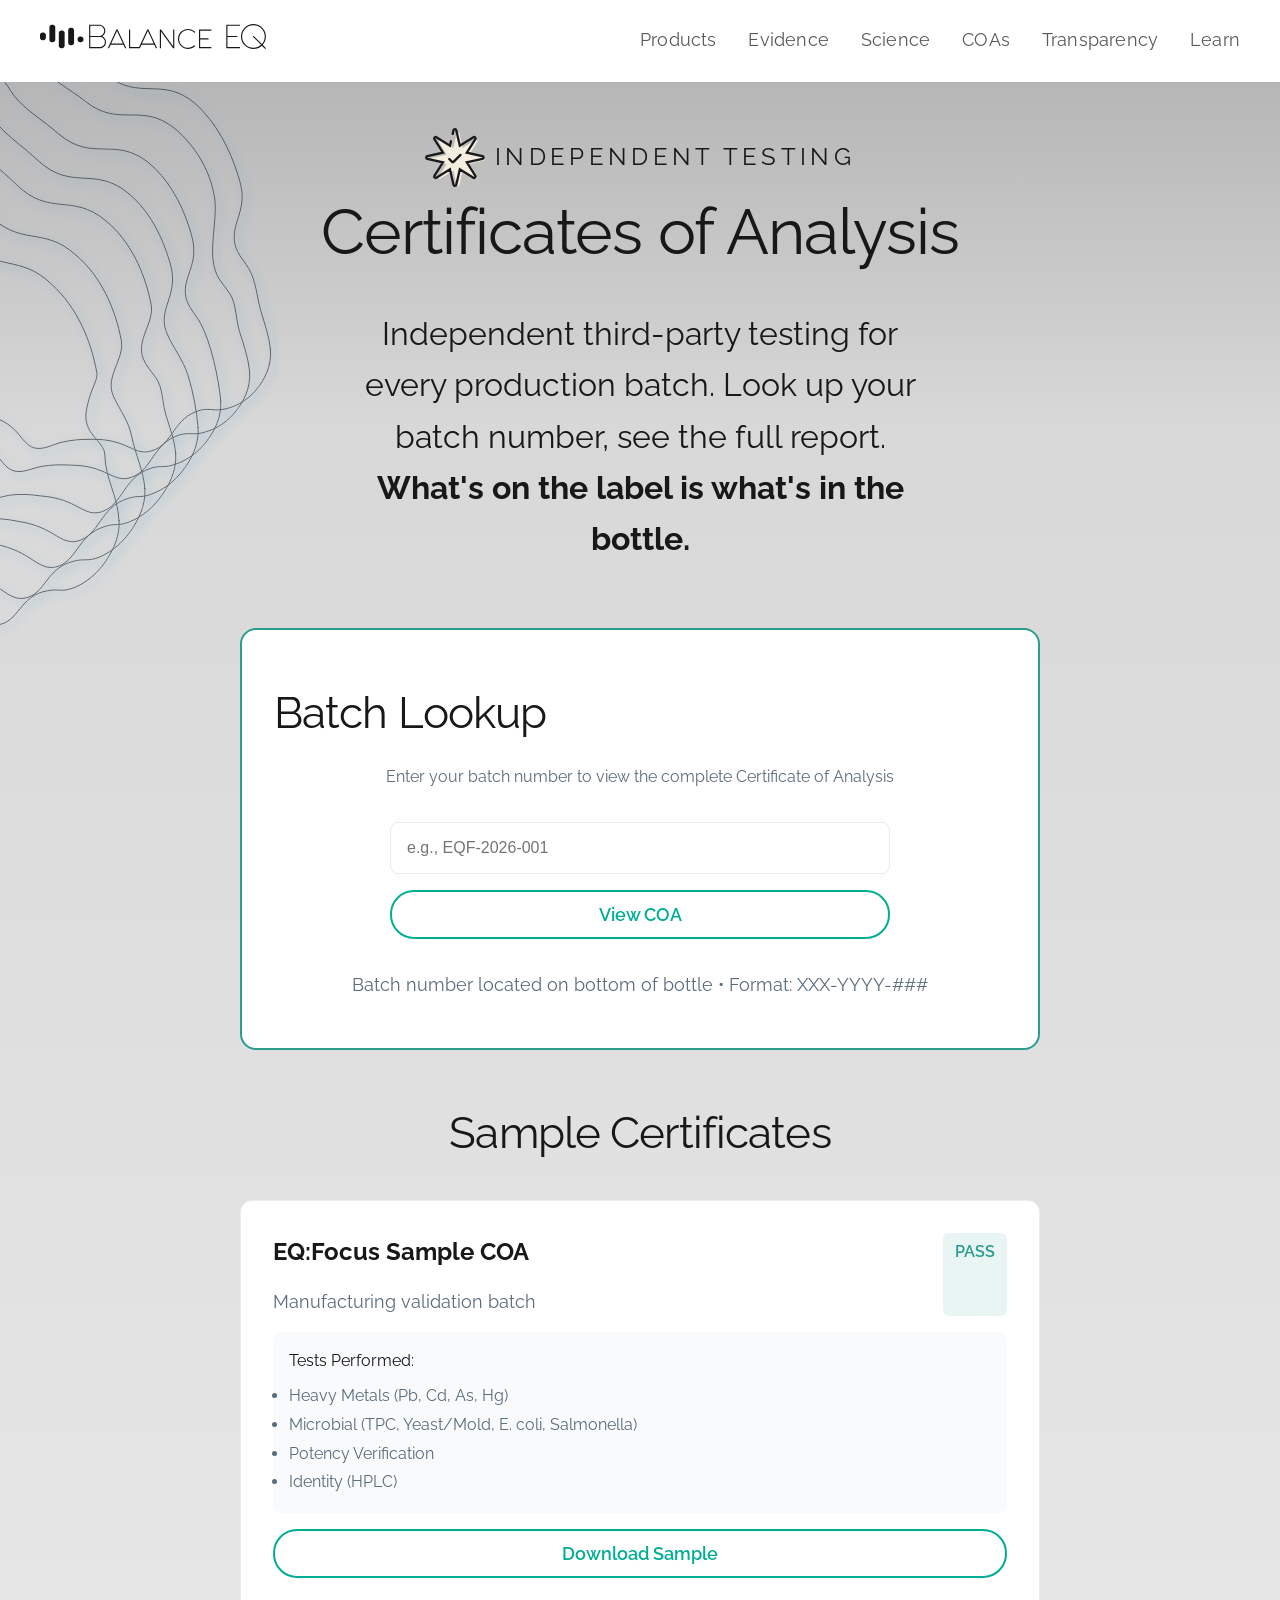
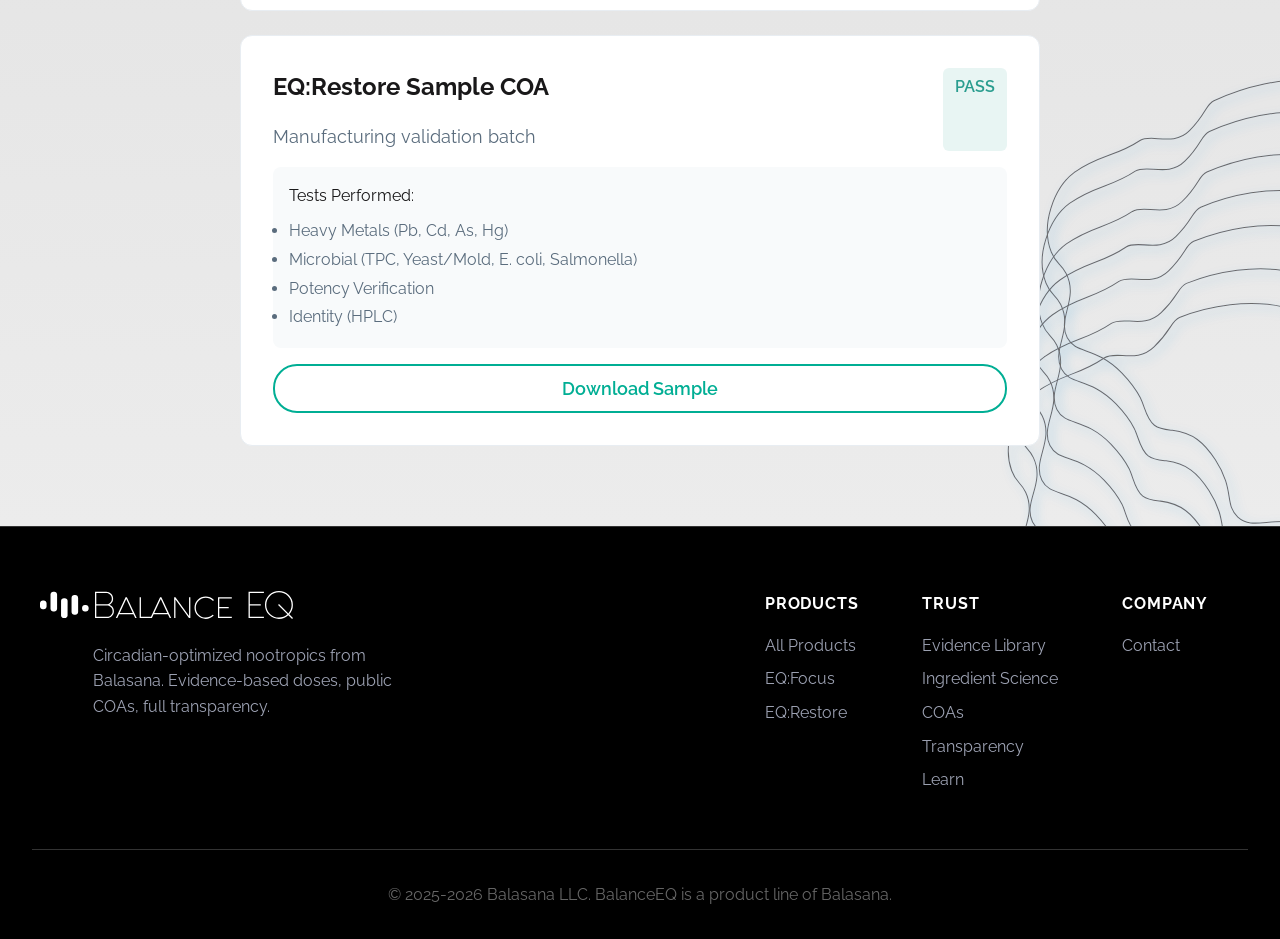
==== coa/index.html @ b7988ed9 "coa seperated to it's own page and slug" ====
<!doctype html>
<html lang="en">
  <head>
    <meta charset="UTF-8" />
    <meta
      name="viewport"
      content="width=device-width, initial-scale=1.0"
    />
    <title>Certificates of Analysis | BalanceEQ</title>
    <meta
      name="description"
      content="Independent third-party testing for every BalanceEQ production batch. Look up your batch number and see the full Certificate of Analysis."
    />

    <link rel="stylesheet" href="../styles.css" />
  </head>
  <body>
    <!-- Navigation -->
    <nav>
      <div class="nav-container">
        <div class="logo">
          <a href="../">
            <img
              src="../assets/EQ-horizontal-light-bg-black.svg"
              alt="BalanceEQ"
            />
          </a>
        </div>
        <div class="mobile-menu-toggle" onclick="toggleMobileMenu()">
          <span></span>
          <span></span>
          <span></span>
        </div>
        <ul class="nav-links" id="navLinks">
          <li>
            <a href="../" onclick="closeMobileMenu()">Products</a>
          </li>
          <li>
            <a href="../#evidence" onclick="closeMobileMenu()">Evidence</a>
          </li>
          <li>
            <a href="../#science" onclick="closeMobileMenu()">Science</a>
          </li>
          <li>
            <a href="./" class="active-link" onclick="closeMobileMenu()">COAs</a>
          </li>
          <li>
            <a href="../#transparency" onclick="closeMobileMenu()">Transparency</a>
          </li>
          <li>
            <a href="../#learn" onclick="closeMobileMenu()">Learn</a>
          </li>
        </ul>
      </div>
    </nav>

    <!-- COAs PAGE -->
    <div class="page active">
      <div class="inner-pages" style="padding-top: 8rem">
        <div class="section-inner">
          <div style="text-align: center; margin-bottom: 4rem">
            <p class="hero-products__eyebrow">
              <img
                src="../assets/cream-offset-checkmark.svg"
                class="hero-products__eyebrow-icon"
                alt="offset lemon yellow checkmark"
              />
              Independent Testing
            </p>
            <h1 class="hero-products__headline">
              Certificates of Analysis
            </h1>
            <p
              class="hero-products__subhead"
              style="margin-left: auto; margin-right: auto"
            >
              Independent third-party testing for every production batch.
              Look up your batch number, see the full report.
              <strong>What's on the label is what's in the bottle.</strong>
            </p>
          </div>

          <div style="max-width: 800px; margin: 0 auto">
            <!-- Batch Lookup -->
            <div
              style="
                background: white;
                border: 2px solid #2a9d8f;
                border-radius: 16px;
                padding: 3rem 2rem;
                margin-bottom: 3rem;
              "
            >
              <h2 style="margin-bottom: 1rem">Batch Lookup</h2>
              <p
                style="
                  text-align: center;
                  color: #5a6c7d;
                  margin-bottom: 2rem;
                "
              >
                Enter your batch number to view the complete Certificate of
                Analysis
              </p>

              <div
                style="
                  display: flex;
                  flex-direction: column;
                  gap: 1rem;
                  max-width: 500px;
                  margin: 0 auto;
                "
              >
                <input
                  type="text"
                  placeholder="e.g., EQF-2026-001"
                  style="
                    padding: 1rem;
                    border-radius: 8px;
                    border: 1px solid #e8edf2;
                    font-size: 1rem;
                  "
                />
                <button
                  class="btn-secondary"
                  style="width: 100%"
                  onclick="
                    alert(
                      'COA lookup launches with first batch (July 2026)',
                    )
                  "
                >
                  View COA
                </button>
              </div>

              <p
                style="
                  text-align: center;
                  margin-top: 2rem;
                  color: #5a6c7d;
                  font-size: 1.125rem;
                "
              >
                Batch number located on bottom of bottle • Format:
                XXX-YYYY-###
              </p>
            </div>

            <!-- Sample COAs -->
            <h2 style="text-align: center; margin-bottom: 2rem">
              Sample Certificates
            </h2>

            <div style="display: grid; gap: 1.5rem">
              <div
                style="
                  background: white;
                  border: 1px solid #e8edf2;
                  border-radius: 12px;
                  padding: 2rem;
                "
              >
                <div
                  style="
                    display: flex;
                    justify-content: space-between;
                    margin-bottom: 1rem;
                  "
                >
                  <div>
                    <h3>EQ:Focus Sample COA</h3>
                    <p style="color: #5a6c7d; font-size: 1.125rem">
                      Manufacturing validation batch
                    </p>
                  </div>
                  <span
                    style="
                      background: #e8f5f3;
                      color: #2a9d8f;
                      padding: 0.35rem 0.75rem;
                      border-radius: 6px;
                      font-weight: 600;
                    "
                    >PASS</span
                  >
                </div>
                <div
                  style="
                    background: #f8fafb;
                    padding: 1rem;
                    border-radius: 8px;
                    margin-bottom: 1rem;
                  "
                >
                  <p style="font-weight: 500; margin-bottom: 0.5rem">
                    Tests Performed:
                  </p>
                  <ul
                    style="
                      font-size: 1rem;
                      color: #5a6c7d;
                      line-height: 1.8;
                    "
                  >
                    <li>Heavy Metals (Pb, Cd, As, Hg)</li>
                    <li>
                      Microbial (TPC, Yeast/Mold, E. coli, Salmonella)
                    </li>
                    <li>Potency Verification</li>
                    <li>Identity (HPLC)</li>
                  </ul>
                </div>
                <button
                  class="btn-secondary"
                  style="width: 100%"
                  onclick="alert('PDF available Q1 2026')"
                >
                  Download Sample
                </button>
              </div>

              <div
                style="
                  background: white;
                  border: 1px solid #e8edf2;
                  border-radius: 12px;
                  padding: 2rem;
                "
              >
                <div
                  style="
                    display: flex;
                    justify-content: space-between;
                    margin-bottom: 1rem;
                  "
                >
                  <div>
                    <h3>EQ:Restore Sample COA</h3>
                    <p style="color: #5a6c7d; font-size: 1.125rem">
                      Manufacturing validation batch
                    </p>
                  </div>
                  <span
                    style="
                      background: #e8f5f3;
                      color: #2a9d8f;
                      padding: 0.35rem 0.75rem;
                      border-radius: 6px;
                      font-weight: 600;
                    "
                    >PASS</span
                  >
                </div>
                <div
                  style="
                    background: #f8fafb;
                    padding: 1rem;
                    border-radius: 8px;
                    margin-bottom: 1rem;
                  "
                >
                  <p style="font-weight: 500; margin-bottom: 0.5rem">
                    Tests Performed:
                  </p>
                  <ul
                    style="
                      font-size: 1rem;
                      color: #5a6c7d;
                      line-height: 1.8;
                    "
                  >
                    <li>Heavy Metals (Pb, Cd, As, Hg)</li>
                    <li>
                      Microbial (TPC, Yeast/Mold, E. coli, Salmonella)
                    </li>
                    <li>Potency Verification</li>
                    <li>Identity (HPLC)</li>
                  </ul>
                </div>
                <button
                  class="btn-secondary"
                  style="width: 100%"
                  onclick="alert('PDF available Q1 2026')"
                >
                  Download Sample
                </button>
              </div>
            </div>
          </div>
        </div>
      </div>
    </div>

    <!-- Footer -->
    <footer>
      <div class="footer-container">
        <div class="footer-section footer-info">
          <a href="../">
            <img
              src="../assets/EQ-horizontal-white.svg"
              alt="BalanceEQ"
              class="footer-logo"
            />
          </a>
          <p class="footer-bio">
            Circadian-optimized nootropics from Balasana. Evidence-based
            doses, public COAs, full transparency.
          </p>
        </div>

        <div class="footer-links">
          <div class="footer-section">
            <h4>Products</h4>
            <ul>
              <li><a href="../">All Products</a></li>
              <li><a href="../#home">EQ:Focus</a></li>
              <li><a href="../#home">EQ:Restore</a></li>
            </ul>
          </div>

          <div class="footer-section">
            <h4>Trust</h4>
            <ul>
              <li><a href="../#evidence">Evidence Library</a></li>
              <li><a href="../#science">Ingredient Science</a></li>
              <li><a href="./">COAs</a></li>
              <li><a href="../#transparency">Transparency</a></li>
              <li><a href="../#learn">Learn</a></li>
            </ul>
          </div>

          <div class="footer-section">
            <h4>Company</h4>
            <ul>
              <li><a href="mailto:hello@balance-eq.com">Contact</a></li>
            </ul>
          </div>
        </div>
      </div>

      <div class="footer-bottom">
        <p>
          © 2025-2026 Balasana LLC. BalanceEQ is a product line of
          Balasana.
        </p>
      </div>
    </footer>

    <script>
      // Mobile menu toggle
      function toggleMobileMenu() {
        document.getElementById("navLinks").classList.toggle("active");
        document
          .querySelector(".mobile-menu-toggle")
          .classList.toggle("is-open");
      }

      function closeMobileMenu() {
        document.getElementById("navLinks").classList.remove("active");
        document
          .querySelector(".mobile-menu-toggle")
          .classList.remove("is-open");
      }
    </script>
  </body>
</html>
---- styles.css ----
/* =============================================================================
   BalanceEQ Stylesheet
   -----------------------------------------------------------------------------
   Structure:
     1. CSS Custom Properties (variables)
     2. Site Styles            — main pages (Home, Products, Evidence, COAs,
                                 Transparency, Learn etc.)
     3. Science Page Styles    — BEM-prefixed classes used by the React-powered
                                 Science page (rendered via Babel from index.html,
                                 reads data from balanceeq-content.json)
   ============================================================================= */

/* =============================================================================
   1. CSS Custom Properties
   ============================================================================= */

@font-face {
  font-family: "Raleway";
  font-style: normal;
  font-weight: 400;
  font-display: swap;
  src: url("assets/fonts/raleway-400.woff2") format("woff2");
}

@font-face {
  font-family: "Raleway";
  font-style: normal;
  font-weight: 600;
  font-display: swap;
  src: url("assets/fonts/raleway-600.woff2") format("woff2");
}

@font-face {
  font-family: "Raleway";
  font-style: normal;
  font-weight: 700;
  font-display: swap;
  src: url("assets/fonts/raleway-700.woff2") format("woff2");
}

@font-face {
  font-family: "Raleway";
  font-style: normal;
  font-weight: 900;
  font-display: swap;
  src: url("assets/fonts/raleway-900.woff2") format("woff2");
}

:root {
  /* Primary colors */
  --jade: #00ae94;
  --pacific: #008bd8;
  --raven: #191819;

  /* Secondary colors */
  --persian-green: #89e0d1;
  --light-sky-blue: #7fcae5;

  /* Grayscale */
  --white: #ffffff;
  --space: #9da2b3;
  --pure-black: #000000;

  /* ----- Backgrounds ----- */
  --beq-bg-light: #f5f5f5;
  --beq-surface: #1a1a1a;
  --beq-border: #333333;
  --beq-border-light: #e0e0e0;

  /* ----- Accents ----- */
  --beq-focus-dark: #042b23;
  --beq-restore-dark: #001721;
  --beq-warning: #d4940a;

  /* ----- Typography ----- */
  --font-primary:
    "Raleway", -apple-system, BlinkMacSystemFont, "Segoe UI", sans-serif;
}

/* Science page context overrides.
   The Science page expects slightly different values for these variables.
   Scoping them to .beq-container keeps the override local to that page. */
.beq-container {
  --white: #222222;
  --beq-text: #cccccc;
}

/* =============================================================================
   2. Site Styles
   -----------------------------------------------------------------------------
   Originally inline in index.html <style> block. These styles cover the main
   site: nav, hero, sections, product cards, footer, modal, etc.
   ============================================================================= */

* {
  margin: 0;
  padding: 0;
  box-sizing: border-box;
}

body {
  font-family: var(--font-primary);
  background: var(--pure-black);
  color: var(--beq-text);
  line-height: 1.6;
  overflow-x: hidden;
}

/* Navigation */
nav {
  position: fixed;
  top: 0;
  width: 100%;
  background: var(--white);
  z-index: 2;
  padding: 1.5rem 2rem;
  border-bottom: 1px solid rgba(255, 255, 255, 0.06);
}

.nav-container {
  max-width: 1200px;
  margin: 0 auto;
  display: flex;
  justify-content: space-between;
  align-items: center;
}

.logo {
  cursor: pointer;
  display: flex;
  align-items: center;
}

.logo img {
  height: 25px;
  width: auto;
}

.nav-links {
  gap: 2rem;
  list-style: none;
  display: flex;
  position: static;
  flex-direction: row;
  padding: 0;
  border-bottom: none;
  background: transparent;
}

.nav-links.active {
  display: flex;
}

.mobile-menu-toggle {
  display: none;
  flex-direction: column;
  justify-content: center;
  align-items: center;
  gap: 5px;
  cursor: pointer;
  padding: 8px;
  background: transparent;
  border: none;
  width: 44px;
  height: 44px;
}

.mobile-menu-toggle span {
  display: block;
  width: 28px;
  height: 2px;
  background: var(--raven);
  transition: transform 0.35s ease, opacity 0.2s ease;
  transform-origin: center;
}

/* Morph to X when menu is open */
.mobile-menu-toggle.is-open span:nth-child(1) {
  transform: translateY(7px) rotate(45deg);
}
.mobile-menu-toggle.is-open span:nth-child(2) {
  opacity: 0;
}
.mobile-menu-toggle.is-open span:nth-child(3) {
  transform: translateY(-7px) rotate(-45deg);
}

.nav-links a {
  color: #595959;
  text-decoration: none;
  transition: color 0.3s;
  cursor: pointer;
  font-size: 1.125rem;
  font-weight: 500;
  letter-spacing: 0.01em;
}

.nav-links a:hover {
  color: var(--jade);
}

/* Hero form */

.glass {
  background: rgba(255, 255, 255, 0.1);
  backdrop-filter: blur(2px);
  border: 1px solid rgba(255, 255, 255, 0.1);
  box-shadow: 12px 9px 22px rgba(0, 0, 0, 0.273);
}

/* Opaque white card with brutalist hard-offset shadow.
   Uses #ffffff directly (not var(--white)) because .beq-container
   overrides --white for the Science page's dark-themed elements. */
.brick {
  background: #ffffff;
  border-radius: 18px;
  padding: 2.5rem 2rem 1.75rem;
  box-shadow: 16px 18px 0 var(--raven);
}

.form-wrapper {
  border-radius: 51px;
  flex-basis: 40%;

  & .klaviyo-form {
    border-top: 1px solid #ddd;
    border-radius: 50px;

    & form {
      padding-top: 3rem !important;
    }
  }
}

/* Page sections */
.page {
  display: none;
  min-height: 100vh;
  position: relative; /* anchor for the pseudo-elements */
  overflow: hidden; /* clip the off-canvas glyphs */
  isolation: isolate; /* keep stacking context contained */
  background: linear-gradient(
    180deg,
    #aeaeae 0%,
    #d8d8d8 20%,
    #ececec 100%
  );
}

/* Decorative side glyphs — applied to every page automatically */
.page::before,
.page::after {
  content: "";
  position: absolute;
  width: 756px;
  height: 756px; /* pseudo-elements need explicit size */
  background-repeat: no-repeat;
  background-size: contain;
  pointer-events: none;
  opacity: 0.6;
  z-index: 0;
}

.page::before {
  background-image: url("assets/vector-left.svg");
  left: -477px;
  top: -1%;
}

.page::after {
  background-image: url("assets/vector-right.svg");
  right: -477px;
  bottom: -14%;
}

/* Make sure page content sits above the decorative layer */
.page > * {
  position: relative;
  z-index: 1;
}

.page.active {
  display: block;
}

/* Page inner content wrapper */
.page-content {
  max-width: 1200px;
  margin: 0 auto;
  padding: 0 2rem;
}

/* Section alternating backgrounds */
.inner-pages {
  color: var(--beq-text);
  padding: 5rem 2rem;
}

.section-inner {
  max-width: 1200px;
  margin: 0 auto;
}

/* Wave divider between sections */
.wave-divider {
  height: 60px;
  position: relative;
  overflow: hidden;
}
.wave-divider--dark-to-light {
  background: var(--beq-bg-light);
}
.wave-divider--light-to-dark {
  background: var(--pure-black);
}
.wave-divider svg {
  position: absolute;
  top: 0;
  left: 0;
  width: 100%;
  height: 100%;
}

/* Hero */
.hero {
  text-align: center;
  padding: 10rem 2rem 5rem;
  background: var(--pure-black);
  position: relative;
}

.hero-logo {
  margin-bottom: 2rem;
}
.hero-logo img {
  height: 48px;
  width: auto;
}

h1 {
  font-size: clamp(2.5rem, 5vw, 4rem);
  font-weight: 400;
  margin-bottom: 1.5rem;
  letter-spacing: -0.03em;
  line-height: 1.1;
}

.subtitle {
  font-size: clamp(1.05rem, 2.5vw, 1.25rem);
  color: var(--raven);
  margin-bottom: 2.5rem;
  font-weight: 400;
  line-height: 1.7;
}

h2 {
  font-size: clamp(1.75rem, 4vw, 2.75rem);
  font-weight: 400;
  margin-bottom: 1.5rem;
  letter-spacing: -0.02em;
}

h3 {
  font-size: 1.5rem;
  margin-bottom: 1rem;
}

h1,
h2,
h3,
p {
  color: var(--raven);
}

/* Proof Points / Scrolling Banner */
.proof-banner {
  color: var(--jade);
  padding: 0.85rem 2rem;
  text-align: center;
  margin-top: 0;
  border-bottom: 1px solid var(--beq-border);
  position: fixed;
  top: 58px;
  width: 100%;
  z-index: 1;
  overflow: hidden;
}

.proof-banner p {
  font-size: 1rem;
  font-weight: 600;
  letter-spacing: 0.08em;
  text-transform: uppercase;
}

/* System Overview */
.system-overview {
  display: grid;
  grid-template-columns: repeat(auto-fit, minmax(300px, 1fr));
  gap: 2rem;
  margin: 3rem 0;
}

/* Product logo in cards */
.product-logo {
  display: block;
  height: 44px;
  width: auto;
  margin: 0 auto 1.5rem;
}

/* Product Grid */
.product-section {
  margin-bottom: 4rem;
}

.phase-header {
  text-align: center;
  margin-bottom: 3rem;
}

.phase-badge {
  display: inline-block;
  background: rgba(0, 174, 148, 0.1);
  color: var(--jade);
  padding: 0.5rem 1.5rem;
  border-radius: 24px;
  font-size: 1rem;
  font-weight: 600;
  margin-bottom: 1.5rem;
  letter-spacing: 0.08em;
  text-transform: uppercase;
  border: 1px solid rgba(0, 174, 148, 0.2);
}

.product-grid {
  display: grid;
  grid-template-columns: repeat(auto-fit, minmax(300px, 1fr));
  gap: 2rem;
  margin-top: 2rem;
}

.product-launch {
  font-size: 1.125rem;
  color: var(--jade);
  font-weight: 600;
  margin-bottom: 1.5rem;
  text-align: center;
  letter-spacing: 0.03em;
}

.product-badges {
  display: flex;
  gap: 0.5rem;
  justify-content: center;
  margin-bottom: 1rem;
  flex-wrap: wrap;
}

.badge {
  font-size: 1rem;
  background: rgba(0, 174, 148, 0.1);
  color: var(--jade);
  padding: 0.3rem 0.7rem;
  border-radius: 12px;
  font-weight: 600;
  letter-spacing: 0.05em;
  border: 1px solid rgba(0, 174, 148, 0.15);
}

.product-ingredients {
  background: rgba(255, 255, 255, 0.04);
  padding: 1rem;
  border-radius: 12px;
  margin-bottom: 1.5rem;
  border: 1px solid rgba(255, 255, 255, 0.06);
}

.product-ingredients h4 {
  font-size: 1rem;
  color: var(--space);
  margin-bottom: 0.75rem;
  text-transform: uppercase;
  letter-spacing: 0.08em;
  font-weight: 600;
}

.ingredient-tags {
  display: flex;
  flex-wrap: wrap;
  gap: 0.5rem;
}

.ingredient-tag {
  font-size: 1rem;
  background: rgba(0, 174, 148, 0.08);
  border: 1px solid rgba(0, 174, 148, 0.2);
  color: var(--jade);
  padding: 0.35rem 0.85rem;
  border-radius: 20px;
  cursor: pointer;
  transition: all 0.2s;
  font-weight: 500;
}

.ingredient-tag:hover {
  background: rgba(0, 174, 148, 0.18);
  border-color: var(--jade);
}

.subscribe-btn {
  width: 100%;
  padding: 1rem;
  background: var(--jade);
  color: white;
  border: none;
  border-radius: 24px;
  font-size: 1rem;
  font-weight: 600;
  cursor: pointer;
  transition: all 0.3s;
  font-family: var(--font-primary);
  letter-spacing: 0.01em;
}

.subscribe-btn:hover {
  background: var(--persian-green);
  transform: translateY(-2px);
  box-shadow: 0 8px 24px rgba(0, 174, 148, 0.25);
}

/* Evidence Cards */
.evidence-card {
  border-radius: 16px;
  padding: 2rem;
  margin-bottom: 2rem;
}

/* Evidence card — dose and research inner blocks.
   Classes added by migration from inline styles (was class-less divs). */
.evidence-card__dose {
  padding: 1rem;
  border-radius: 8px;
  margin: 1rem 0;
}

.evidence-card__dose p:first-child {
  font-weight: 500;
  margin-bottom: 0.5rem;
}

.evidence-card__research {
  padding: 1rem;
  border-radius: 8px;
  border: solid 2px #d8d8d8;
}

.evidence-card__research > p {
  color: #2c3e50;
  font-weight: 500;
  margin-bottom: 0.75rem;
}

.evidence-card__research ul {
  color: #5a6c7d;
  font-size: 1.125rem;
  line-height: 1.8;
  padding-left: 1.25rem;
}

.evidence-card__research a {
  color: var(--pacific);
  font-weight: 600;
}

.evidence-card.hidden {
  display: none;
}

/* Buttons — shared base */
.btn-primary,
.btn-secondary,
.btn-focus,
.btn-restore,
.btn-all {
  border-radius: 24px;
  font-weight: 600;
  cursor: pointer;
  display: inline-block;
  text-decoration: none;
  font-family: var(--font-primary);
  transition:
    color 0.3s,
    background 0.3s,
    border-color 0.3s,
    box-shadow 0.3s,
    transform 0.3s;
}

/* Primary — filled jade CTA */
.btn-primary {
  background: var(--jade);
  color: white;
  padding: 1rem 2.5rem;
  border: 2px solid transparent;
  font-size: 1rem;
  letter-spacing: 0.01em;
}

.btn-primary:hover {
  background: var(--persian-green);
  transform: translateY(-2px);
  box-shadow: 0 8px 24px rgba(0, 174, 148, 0.25);
}

/* Secondary — outlined jade, for filters and toggles */
.btn-secondary {
  background: transparent;
  color: var(--jade);
  padding: 0.75rem 1.5rem;
  border: 2px solid var(--jade);
  font-size: 1.125rem;
}

.btn-secondary:hover {
  background: var(--jade);
  color: white;
}

/* Filter buttons — evidence page toggles */
.btn-focus,
.btn-restore,
.btn-all {
  padding: 0.75rem 1.5rem;
  border: 2px solid transparent;
  font-size: 1rem;
  letter-spacing: 0.01em;
}

/* Focus filter — outlined jade */
.btn-focus {
  background: transparent;
  color: var(--jade);
  border-color: var(--jade);
}

/* Restore filter — outlined pacific */
.btn-restore {
  background: transparent;
  color: var(--pacific);
  border-color: var(--pacific);
}

/* All filter — gradient border (jade → pacific, 135°).
   Dual-background trick: white fills the padding-box interior,
   the gradient fills the border-box behind the transparent border. */
.btn-all {
  background:
    linear-gradient(#dadada, #dad8d8) padding-box,
    linear-gradient(135deg, var(--jade), var(--pacific)) border-box;
  border-color: transparent;
  color: var(--raven);
}

/* Active states — toggled on click, no hover */
.btn-focus-active {
  background: var(--jade);
  border-color: var(--jade);
  color: white;
}

.btn-restore-active {
  background: var(--pacific);
  border-color: var(--pacific);
  color: white;
}

.btn-all-active {
  background: linear-gradient(135deg, var(--jade), var(--pacific));
  border-color: transparent;
  color: white;
}

/* Timeline */
.timeline {
  border: 1px solid var(--beq-border);
  border-radius: 16px;
  padding: 3rem 2rem;
  margin: 3rem auto;
  max-width: 900px;
}

.timeline-item {
  display: flex;
  gap: 1.5rem;
  align-items: start;
  margin-bottom: 2rem;
}

.timeline-item:last-child {
  margin-bottom: 0;
}

.timeline-badge {
  background: rgba(0, 174, 148, 0.1);
  color: var(--jade);
  font-weight: 600;
  padding: 0.5rem 1rem;
  border-radius: 8px;
  white-space: nowrap;
  font-size: 1rem;
  border: 1px solid rgba(0, 174, 148, 0.15);
}

.timeline-content h4 {
  margin-bottom: 0.5rem;
  color: var(--white);
  font-weight: 600;
}

.timeline-content p {
  color: var(--space);
  font-size: 1.125rem;
}

/* Footer */
footer {
  background: var(--pure-black);
  border-top: 1px solid var(--beq-border);
  padding: 4rem 2rem 2rem;
}

.footer-container {
  max-width: 1200px;
  margin: 0 auto;
  display: flex;
  flex-direction: row;
}

.footer-info {
  flex-basis: 30%;
  & .footer-bio {
    color: var(--space);
    padding-left: 3.3rem;
  }
}

.footer-links {
  display: flex;
  flex-basis: 70%;
  flex-direction: row;
  justify-content: flex-end;

  & .footer-section {
    padding: 0 2rem;
  }

  & .footer-section:first-child {
    padding-left: 4rem;
  }
}

.footer-logo {
  height: 28px;
  width: auto;
  margin-bottom: 1rem;
}

.footer-section h4 {
  margin-bottom: 1rem;
  font-size: 1rem;
  color: var(--white);
  font-weight: 700;
  letter-spacing: 0.05em;
  text-transform: uppercase;
}

.footer-section ul {
  list-style: none;
}

.footer-section ul li {
  margin-bottom: 0.5rem;
}

.footer-section a {
  color: var(--space);
  text-decoration: none;
  font-size: 1rem;
  transition: color 0.3s;
  cursor: pointer;
}

.footer-section a:hover {
  color: var(--jade);
}

.footer-bottom {
  border-top: 1px solid var(--beq-border);
  margin-top: 3rem;
  padding-top: 2rem;
  text-align: center;
}

.footer-bottom p {
  color: #666666;
  font-size: 1rem;
}

/* Science Page Integration */
#science-root {
  max-width: 900px;
  margin: 0 auto;
  padding: 0 2rem 2rem;
}

#science-root .beq-tabs {
  position: relative;
  z-index: 1;
  background: transparent;
}
#science-root a {
  color: var(--jade);
}
#science-root a:hover {
  color: var(--persian-green);
}

/* Accent dot (kept for roadmap items) */
.accent-dot {
  width: 8px;
  height: 8px;
  border-radius: 50%;
  margin: 0 auto 1.5rem;
}
.accent-dot--focus {
  background: var(--jade);
}
.accent-dot--restore {
  background: var(--pacific);
}
.accent-dot--roadmap {
  background: var(--beq-border);
}

/* Details/FAQ styling */

.inner-pages details {
  border: 1px solid var(--beq-border);
  border-radius: 12px;
  background-color: var(--white);
  padding-bottom: 1.5rem;
}

.inner-pages details summary {
  color: var(--raven);
  cursor: pointer;
  padding: 1.5rem 1.5rem 0;
}

.inner-pages details p {
  color: var(--space);
  padding: 0 1.5rem;
}

/* Learn page article-index previews — clickable cards with brick treatment */
#learn-index .evidence-card {
  cursor: pointer;
}

#learn-index .evidence-card p {
  margin-bottom: 0.5rem;
}

#learn-index .evidence-card p:last-child {
  font-size: 1rem;
  margin-bottom: 0;
}

/* Evidence page details/summary accordions */
.inner-pages summary {
  color: var(--raven);
}

/* Branded ingredient highlight in tables */
.ingredient-branded {
  font-weight: 700;
  color: var(--jade);
}

/* =============================================================================
   3. Science Page Styles
   -----------------------------------------------------------------------------
   BEM-prefixed classes (.beq-*). Used by the React-powered Science page.
   Originally lived in balanceeq-styles.css.
   ============================================================================= */

/* ---- Layout ---- */
.beq-container {
  max-width: 800px;
  margin: 0 auto;
  padding: 0 0 40px;
}

/* ---- Tab Bar ---- */
.beq-tabs {
  display: flex;
  gap: 12px;
  justify-content: center;
  margin-bottom: 32px;
  padding-bottom: 20px;
  border-bottom: 1px solid var(--beq-border);
}

.beq-tabs__btn {
  padding: 10px 40px;
  min-width: 180px;
  border-radius: 24px;
  border: 2px solid #6a6a6a;
  background: transparent;
  color: #6a6a6a;
  font-size: 16px;
  font-weight: 600;
  cursor: pointer;
  transition: all 0.2s;
  font-family: var(--font-primary);
}

.beq-tabs__btn--active-focus {
  background: var(--jade);
  border-color: var(--jade);
  color: white;
}

.beq-tabs__btn--active-restore {
  background: var(--pacific);
  border-color: var(--pacific);
  color: white;
}

/* ---- Hero ---- */
.beq-hero {
  padding: 24px 0 24px;
  margin-bottom: 32px;
}

.beq-hero__badge {
  display: inline-block;
  padding: 4px 12px;
  border-radius: 20px;
  font-size: 12px;
  font-weight: 600;
  letter-spacing: 0.05em;
  text-transform: uppercase;
  margin-bottom: 12px;
}

.beq-hero__badge--focus {
  background: var(--jade);
  color: white;
}

.beq-hero__badge--restore {
  background: var(--pacific);
  color: white;
}

.beq-hero__title {
  font-size: 32px;
  font-weight: 600;
  letter-spacing: -0.02em;
  margin-bottom: 8px;
  color: var(--raven);
}

.beq-hero__subtitle {
  font-size: 16px;
  color: var(--raven);
  max-width: 600px;
  margin-bottom: 20px;
  line-height: 1.6;
}

.beq-hero__meta {
  display: flex;
  gap: 16px;
  font-size: 18px;
  color: var(--raven);
  flex-wrap: wrap;
}

& .focus-details-wrapper {
  display: flex;
  flex-direction: row;

  & span {
    color: var(--raven);
    font-size: 18px;
  }

  & .focus-detail {
    font-weight: 600;

    &:first-of-type {
      margin-left: 6.75rem;
    }
  }

  & .dot {
    margin: 0 20px;
  }
}

/* ---- Section Title ---- */
.beq-section-title {
  font-size: 18px;
  font-weight: 600;
  letter-spacing: 0.08em;
  text-transform: uppercase;
  margin-bottom: 10px;
  margin-top: 32px;
}

.beq-section-intro {
  font-size: 16px;
  margin-bottom: 16px;
}

/* ---- Body Text ---- */
.beq-body-text {
  font-size: 15px;
  line-height: 1.75;
}

/* ---- Problem Statement ---- */
.beq-problem {
  border-radius: 12px;
  padding: 24px;
  margin: 24px 0;
  border-left: 3px solid var(--jade);
}

.beq-problem__title {
  font-weight: 600;
  margin-bottom: 12px;
}

.beq-problem__text {
  font-size: 18px;
}

/* ---- Systems Framework (Focus 2x2 grid) ---- */
.beq-systems {
  display: grid;
  grid-template-columns: 1fr 1fr;
  gap: 12px;
  margin: 16px 0 28px;
}

.beq-systems__card {
  border-radius: 10px;
  padding: 20px;
}

.beq-systems__name {
  font-size: 18px;
  font-weight: 600;
  color: var(--raven);
  margin-bottom: 6px;
}

.beq-systems__summary {
  font-size: 18px;
  color: var(--raven);
  line-height: 1.5;
}

/* ---- Transition Sequence (Restore steps) ---- */
.beq-transition {
  margin: 16px 0 28px;
}

.beq-transition__step {
  display: flex;
  gap: 16px;
  padding: 16px 0;
  border-bottom: 1px solid var(--beq-border);
}

.beq-transition__step:last-child {
  border-bottom: none;
}

.beq-transition__number {
  width: 32px;
  height: 32px;
  border-radius: 50%;
  background: color-mix(in srgb, var(--pacific) 10%, transparent);
  color: var(--pacific);
  display: flex;
  align-items: center;
  justify-content: center;
  font-size: 16px;
  font-weight: 700;
  flex-shrink: 0;
}

.beq-transition__content {
  flex: 1;
}

.beq-transition__title {
  font-size: 15px;
  font-weight: 600;
  color: var(--white);
  margin-bottom: 4px;
}

.beq-transition__desc {
  font-size: 18px;
  color: var(--space);
  line-height: 1.5;
}

/* ---- Persona Cards ---- */
.beq-personas {
  margin: 16px 0 28px;
}

.beq-personas__card {
  border: 1px solid var(--beq-border);
  border-radius: 10px;
  padding: 20px;
  margin-bottom: 10px;
  font-size: 16px;
  line-height: 1.65;
}

/* ---- Timeline ---- */
.beq-timeline {
  margin: 16px 0 28px;
}

.beq-timeline__item {
  display: flex;
  gap: 16px;
  padding: 14px 0;
  border-bottom: 1px solid var(--beq-border);
}

.beq-timeline__item:last-child {
  border-bottom: none;
}

.beq-timeline__period {
  font-size: 18px;
  font-weight: 600;
  color: var(--jade);
  white-space: nowrap;
  min-width: 80px;
}

.beq-timeline__desc {
  font-size: 16px;
  line-height: 1.5;
}

/* ---- Callout Box (Caffeine FAQ, What It's Not) ---- */
.beq-callout {
  border: 1px solid var(--beq-border);
  border-radius: 10px;
  padding: 20px;
  margin: 16px 0 28px;
}

.beq-callout__title {
  font-size: 16px;
  font-weight: 600;
  color: var(--white);
  margin-bottom: 10px;
}

.beq-callout__text {
  font-size: 16px;
  line-height: 1.65;
}

.beq-callout__list {
  list-style: none;
  padding: 0;
  margin: 0;
}

.beq-callout__list li {
  font-size: 16px;
  line-height: 1.65;
  padding: 6px 0;
}

.beq-callout__list li:last-child {
  border-bottom: none;
}

/* ---- Ingredient Card (list view) ---- */
.beq-ingredient-card {
  border: 1px solid var(--beq-border);
  border-radius: 12px;
  padding: 24px;
  margin-bottom: 12px;
  cursor: pointer;
  transition: all 0.2s;
}

.beq-ingredient-card:hover {
  border-color: var(--jade);
  box-shadow: 0 4px 16px rgba(0, 0, 0, 0.06);
}

.beq-ingredient-card__row {
  display: flex;
  justify-content: space-between;
  align-items: flex-start;
  gap: 12px;
}

.beq-ingredient-card__name {
  font-size: 18px;
  font-weight: 600;
  color: var(--white);
  margin-bottom: 2px;
}

.beq-ingredient-card__branded {
  font-size: 18px;
  color: var(--jade);
  font-weight: 500;
  margin-bottom: 4px;
}

.beq-ingredient-card__tagline {
  font-size: 16px;
  line-height: 1.5;
}

.beq-ingredient-card__studies {
  margin-top: 6px;
  font-size: 12px;
}

.beq-ingredient-card__dose {
  font-size: 18px;
  font-weight: 500;
  white-space: nowrap;
  padding: 4px 10px;
  border-radius: 6px;
  border: 1px solid var(--beq-border);
}

/* ---- Ingredient Detail Page ---- */
.beq-back-btn {
  display: inline-flex;
  align-items: center;
  gap: 6px;
  font-size: 18px;
  color: var(--jade);
  cursor: pointer;
  margin-bottom: 20px;
  padding: 6px 0;
  border: none;
  background: none;
  font-weight: 500;
  font-family: var(--font-primary);
}

.beq-detail__title {
  font-size: 28px;
  font-weight: 600;
  letter-spacing: -0.02em;
  color: var(--white);
  margin-bottom: 4px;
}

.beq-detail__branded {
  margin-left: 8px;
  font-size: 18px;
}

.beq-detail__branded--focus {
  color: var(--jade);
}

.beq-detail__branded--restore {
  color: var(--pacific);
}

.beq-detail__tagline {
  font-size: 16px;
  color: var(--space);
  max-width: 600px;
  margin-bottom: 28px;
  line-height: 1.6;
}

/* ---- Meta Grid (dose, form, category, supplier) ---- */
.beq-meta-grid {
  display: grid;
  grid-template-columns: 1fr 1fr;
  gap: 10px;
  margin-bottom: 28px;
}

.beq-meta-grid__item {
  background: var(--white);
  border-radius: 8px;
  padding: 12px 14px;
  border: 1px solid var(--beq-border);
}

.beq-meta-grid__label {
  font-size: 11px;
  font-weight: 600;
  letter-spacing: 0.08em;
  text-transform: uppercase;
  color: var(--space);
  margin-bottom: 4px;
}

.beq-meta-grid__value {
  font-size: 16px;
  color: var(--white);
  font-weight: 500;
}

/* ---- Study Card ---- */
.beq-study-card {
  background: var(--white);
  border: 1px solid var(--beq-border);
  border-radius: 10px;
  padding: 20px;
  margin-bottom: 12px;
}

.beq-study-card__title {
  font-size: 16px;
  font-weight: 600;
  color: var(--white);
  margin-bottom: 6px;
  line-height: 1.45;
}

.beq-study-card__meta {
  font-size: 12px;
  color: var(--space);
  margin-bottom: 10px;
}

.beq-study-card__summary {
  font-size: 18px;
  color: var(--space);
  line-height: 1.6;
  margin-bottom: 10px;
}

.beq-study-card__finding {
  font-size: 18px;
  color: var(--jade);
  font-weight: 500;
  padding: 8px 12px;
  background: var(--jade);
  border-radius: 6px;
  border-left: 3px solid var(--jade);
  margin-bottom: 8px;
}

.beq-study-card__links {
  display: flex;
  justify-content: space-between;
  align-items: center;
  margin-top: 8px;
  flex-wrap: wrap;
  gap: 8px;
}

.beq-study-card__link {
  font-size: 12px;
  color: var(--jade);
  text-decoration: none;
}

.beq-study-card__attr {
  font-size: 11px;
  color: var(--space);
  margin-top: 4px;
  font-style: italic;
}

/* ---- Supplier Link ---- */
.beq-supplier-link {
  display: inline-flex;
  align-items: center;
  gap: 6px;
  padding: 8px 16px;
  border-radius: 8px;
  border: 1px solid var(--jade);
  color: var(--jade);
  font-size: 18px;
  font-weight: 500;
  text-decoration: none;
  margin-top: 8px;
  transition: all 0.2s;
}

.beq-supplier-link:hover {
  background: var(--jade);
}

/* ---- Safety Box ---- */
.beq-safety {
  background: rgba(212, 148, 10, 0.03);
  border: 1px solid rgba(212, 148, 10, 0.25);
  border-radius: 8px;
  padding: 16px 20px;
  margin-top: 32px;
}

.beq-safety__title {
  font-size: 18px;
  font-weight: 600;
  color: var(--beq-warning);
  margin-bottom: 6px;
}

.beq-safety__text {
  font-size: 18px;
  color: var(--space);
  line-height: 1.6;
}

/* ---- Footer Disclaimer ---- */
.beq-disclaimer {
  border-top: 1px solid var(--beq-border);
  padding: 24px 0;
  margin-top: 40px;
  text-align: center;
  font-size: 16px;
  font-weight: bold;
  color: var(--raven);
  background-color: transparent;
}

/* ---- System Story ---- */
.beq-system-story {
  border: 1px solid var(--beq-border);
  border-radius: 12px;
  padding: 28px;
  margin: 28px 0;
  text-align: center;
}

.beq-system-story__headline {
  font-size: 20px;
  font-weight: 600;
  margin-bottom: 12px;
  letter-spacing: -0.01em;
}

.beq-system-story__body {
  font-size: 15px;
  line-height: 1.7;
  max-width: 600px;
  margin: 0 auto 20px;
}

.beq-system-story__glance {
  display: grid;
  grid-template-columns: 1fr 1fr;
  gap: 12px;
  text-align: left;
}

.beq-system-story__half {
  border: 1px solid var(--beq-border);
  border-radius: 8px;
  padding: 16px;
}

.beq-system-story__timing {
  font-size: 18px;
  font-weight: 600;
  color: var(--white);
  margin-bottom: 6px;
}

.beq-system-story__desc {
  font-size: 18px;
  line-height: 1.5;
}

/* =============================================================================
   Hero / Products Section
   -----------------------------------------------------------------------------
   Used on the home page as the primary hero. Two product launch cards
   (EQ:Focus and EQ:Restore) sit on a light gradient background, with
   bottle images overlapping the top of each card.

   Append this entire block to the end of styles.css.
   Uses existing CSS variables from the :root block at the top of the file.
   ============================================================================= */

/* ----- Section container ----- */
.hero-products {
  position: relative;
  padding: 12rem 1.5rem 7rem;
}

/* ----- Inner wrapper (constrains width, sits above decorative layer) ----- */
.hero-products__inner {
  position: relative;
  z-index: 1;
  max-width: 1100px;
  margin: 0 auto;
}

.hero-copy-wrapper {
  flex-basis: 58%;
  border-radius: 50px;
  padding: 2rem;
}

.hero-products__intro {
  margin: 0 auto 3rem;
  display: flex;
  flex-direction: row;
  flex-wrap: wrap;
  justify-content: space-between;
  gap: 0 1rem;
}

.hero-products__eyebrow {
  display: inline-flex;
  align-items: center;
  gap: 0.625rem;
  font-size: 1.5rem;
  font-weight: 400;
  letter-spacing: 0.18em;
  text-transform: uppercase;
  color: var(--raven);

  & img {
    width: 60px;
    height: auto;
  }
}

.hero-products__eyebrow-icon {
  width: 28px;
  height: 28px;
  color: #ffc845; /* eyebrow star color */
  flex-shrink: 0;
}

.hero-products__headline {
  font-size: clamp(4rem, 4.5vw, 3.25rem);
  font-weight: 400;
  line-height: 1.15;
  letter-spacing: -0.015em;
  color: var(--raven);
  margin-bottom: 2.5rem;
}

.hero-products__subhead {
  font-size: 2rem;
  line-height: 1.6;
  color: var(--raven);
  max-width: 600px;
}

.partner-logo-bar {
  margin: 0 auto 1.5rem;

  & h3 {
    width: 100%;
    margin-bottom: 0;
    padding-left: 2rem;
  }

  & .partner-logos-wrapper {
    display: flex;
    flex-direction: row;
    justify-content: space-evenly;
    flex-wrap: wrap;

    & img {
      width: 130px;
      padding: 1rem;

      &:first-of-type {
        margin-bottom: 1.5rem;
      }
    }
  }
}

/* ----- Cards grid ----- */
.hero-products__grid {
  display: grid;
  grid-template-columns: repeat(2, minmax(0, 1fr));
  gap: 1.75rem;
  max-width: 1100px;
  margin: 15rem auto 0;
}

/* =============================================================================
   Product launch card
   ============================================================================= */

.launch-card {
  position: relative;
  display: flex;
  flex-direction: column;
}

/* Bottle wrapper: positioned so the image overlaps the top edge of the card. */
.launch-card__bottle {
  position: absolute;
  top: -11.5rem;
  max-width: 300px;
  left: 150px;
}

.launch-card__bottle img {
  width: 100%;
  height: auto;
  display: block;
}

/* Bottle placeholder used until you swap in the real <img>. Safe to delete. */
.launch-card__bottle-placeholder {
  aspect-ratio: 0.55;
  border-radius: 18px 18px 12px 12px;
  background: linear-gradient(
    180deg,
    #2a2622 0%,
    #4a3a2c 18%,
    #5c3a1f 100%
  );
  display: flex;
  align-items: flex-end;
  justify-content: center;
  padding-bottom: 1rem;
  color: rgba(255, 255, 255, 0.6);
  font-size: 0.75rem;
  letter-spacing: 0.1em;
  text-transform: uppercase;
  text-align: center;
}

/* ----- Brand row (logo icon + product name) ----- */
.launch-card__brand {
  display: flex;
  align-items: center;
  gap: 0.75rem;
  margin-bottom: 0.75rem;
}

.launch-card__brand-icon {
  width: 120px;
}

.launch-card__name {
  font-size: 1.5rem;
  font-weight: 400;
  letter-spacing: 0.02em;
  color: var(--raven);
  line-height: 1;
}

.launch-card__name span {
  font-weight: 400;
}

/* ----- Launch date ----- */
.launch-card__launch {
  font-size: 0.875rem;
  color: var(--raven);
  margin-bottom: 1rem;
}

.launch-card__launch strong {
  font-weight: 700;
}

/* ----- Feature tags row (STIMULANT-FREE • ALLERGEN-FREE • 100% VEGAN) ----- */
.launch-card__tags,
.launch-card__benefits,
.launch-card__ingredients {
  list-style-type: none;
}

.launch-card__tags {
  display: flex;
  flex-wrap: wrap;
  gap: 0.875rem 1.25rem;
  font-size: 0.75rem;
  font-weight: 600;
  letter-spacing: 0.08em;
  color: var(--raven);
  margin-bottom: 1.25rem;
}

/* ----- Benefits checklist (circular check icon drawn in CSS) ----- */
.launch-card__benefits {
  margin-bottom: 1.25rem;
  display: flex;
  flex-direction: column;
  gap: 0.5rem;
}

.launch-card__benefit {
  font-size: 0.9375rem;
  color: var(--raven);
  line-height: 1.45;
  display: flex;
  align-items: center;

  & span {
    margin-left: 10px;
  }
}

.launch-card__check {
  width: 36px;
  height: auto;
}

/* ----- Formula label + ingredient pills ----- */
.launch-card__formula-label {
  font-size: 0.9375rem;
  font-weight: 600;
  color: var(--raven);
  margin-bottom: 0.75rem;
}

.launch-card__ingredients {
  display: flex;
  flex-wrap: wrap;
  gap: 0.5rem;
  margin-bottom: 1.5rem;
}

.launch-card__ingredient {
  padding: 0.375rem 0.875rem;
  border: 1px solid var(--pacific); /* default; per-card variant overrides below */
  border-radius: 999px;
  font-size: 0.8125rem;
  color: var(--raven);
  white-space: nowrap;
}

/* ----- CTA button ----- */
.launch-card__cta {
  align-self: flex-start;
  background: var(--pacific);
  color: #fff;
  border: none;
  border-radius: 999px;
  padding: 0.625rem 1.5rem;
  font-size: 0.875rem;
  font-weight: 600;
  font-family: inherit;
  cursor: pointer;
  margin-top: auto;
  transition:
    background 150ms ease,
    transform 150ms ease;
}

.launch-card__cta:hover {
  background: var(--light-sky-blue);
  color: var(--raven);
}

.launch-card__cta:active {
  transform: translateY(1px);
}

/* ----- Per-product accent overrides ----- */
.launch-card--focus .launch-card__ingredient {
  border-color: var(--jade);
}
.launch-card--restore .launch-card__ingredient {
  border-color: var(--pacific);
}

/* =============================================================================
   Responsive
   ============================================================================= */

/* Hero intro: center stacked children at large-tablet and below.
   The form-wrapper also gets a top margin so it does not touch the hero copy. */
@media (max-width: 1135px) {
  .hero-copy-wrapper {
    flex-basis: 80%;
  }

  .form-wrapper {
    flex-basis: 80%;

    & .klaviyo-form {
      padding: 0 6rem;
    }
  }

  .hero-products__intro {
    justify-content: center;
  }

  .hero-products__intro .form-wrapper {
    margin-top: 2rem;
  }
}

@media (max-width: 900px) {
  /* Show hamburger button */
  .mobile-menu-toggle {
    display: flex;
  }

  /* Collapse nav links into dropdown by default */
  .nav-links {
    position: absolute;
    top: 100%;
    left: 0;
    right: 0;
    flex-direction: column;
    gap: 0;
    padding: 0;
    background: var(--white);
    border-bottom: 1px solid rgba(0, 0, 0, 0.06);
    max-height: 0;
    overflow: hidden;
    transition: max-height 0.4s ease, padding 0.4s ease;
  }

  /* Expand when toggled */
  .nav-links.active {
    max-height: 500px;
    padding: 1rem 0;
  }

  .nav-links li {
    width: 100%;
    text-align: center;
  }

  .nav-links a {
    display: block;
    padding: 1rem 2rem;
  }

  .page::before,
  .page::after {
    width: 100px;
    height: 100px;
    opacity: 0.3;
  }

  .hero-copy-wrapper,
  .form-wrapper {
    flex-basis: 100%;
  }

  .launch-card__bottle {
    display: none;
  }

  .hero-products__grid {
    margin: 7rem auto 0;
  }

  .brick {
    padding: 2.5rem 2rem 1.75rem;
  }
}

/* Footer stacks vertically at small tablet sizes and below */
@media (max-width: 830px) {
  .footer-container {
    flex-direction: column;
    gap: 2rem;
  }

  .footer-info,
  .footer-links {
    flex-basis: auto;
    width: 100%;
  }

  .footer-links {
    justify-content: flex-start;

    & .footer-section {
      padding: 0 1rem;
    }

    & .footer-section:first-child {
      padding-left: 3.3rem;
    }
  }
}

@media (max-width: 768px) {
  .hero-products {
    padding: 4rem 2rem 5rem;
  }

  .hero-products__intro {
    margin-bottom: 3rem;
  }

  .hero-products__grid {
    grid-template-columns: 1fr;
    gap: 7rem; /* extra gap so the overlapping bottles do not collide */
  }

  .form-wrapper .klaviyo-form {
    padding: 0;
  }

  .launch-card {
    padding: 6.5rem 1.5rem 1.5rem;
  }

  .product-grid {
    grid-template-columns: 1fr;
  }

  .timeline-item {
    flex-direction: column;
  }

  .hero {
    padding: 8rem 1.5rem 3rem;
  }

  .inner-pages {
    padding: 3rem 1.5rem;
  }
}

@media (max-width: 560px) {
  .beq-system-story__glance {
    grid-template-columns: 1fr;
  }

  .beq-systems {
    grid-template-columns: 1fr;
  }

  .footer-links {
    justify-content: flex-start;

    & .footer-section {
      padding: 0 1rem;
    }

    & .footer-section:first-child {
      padding-left: 0;
    }
  }

  .footer-info > .footer-bio {
    padding-left: 0rem;
  }
}

@media (max-width: 480px) {
  .beq-meta-grid {
    grid-template-columns: 1fr;
  }
}
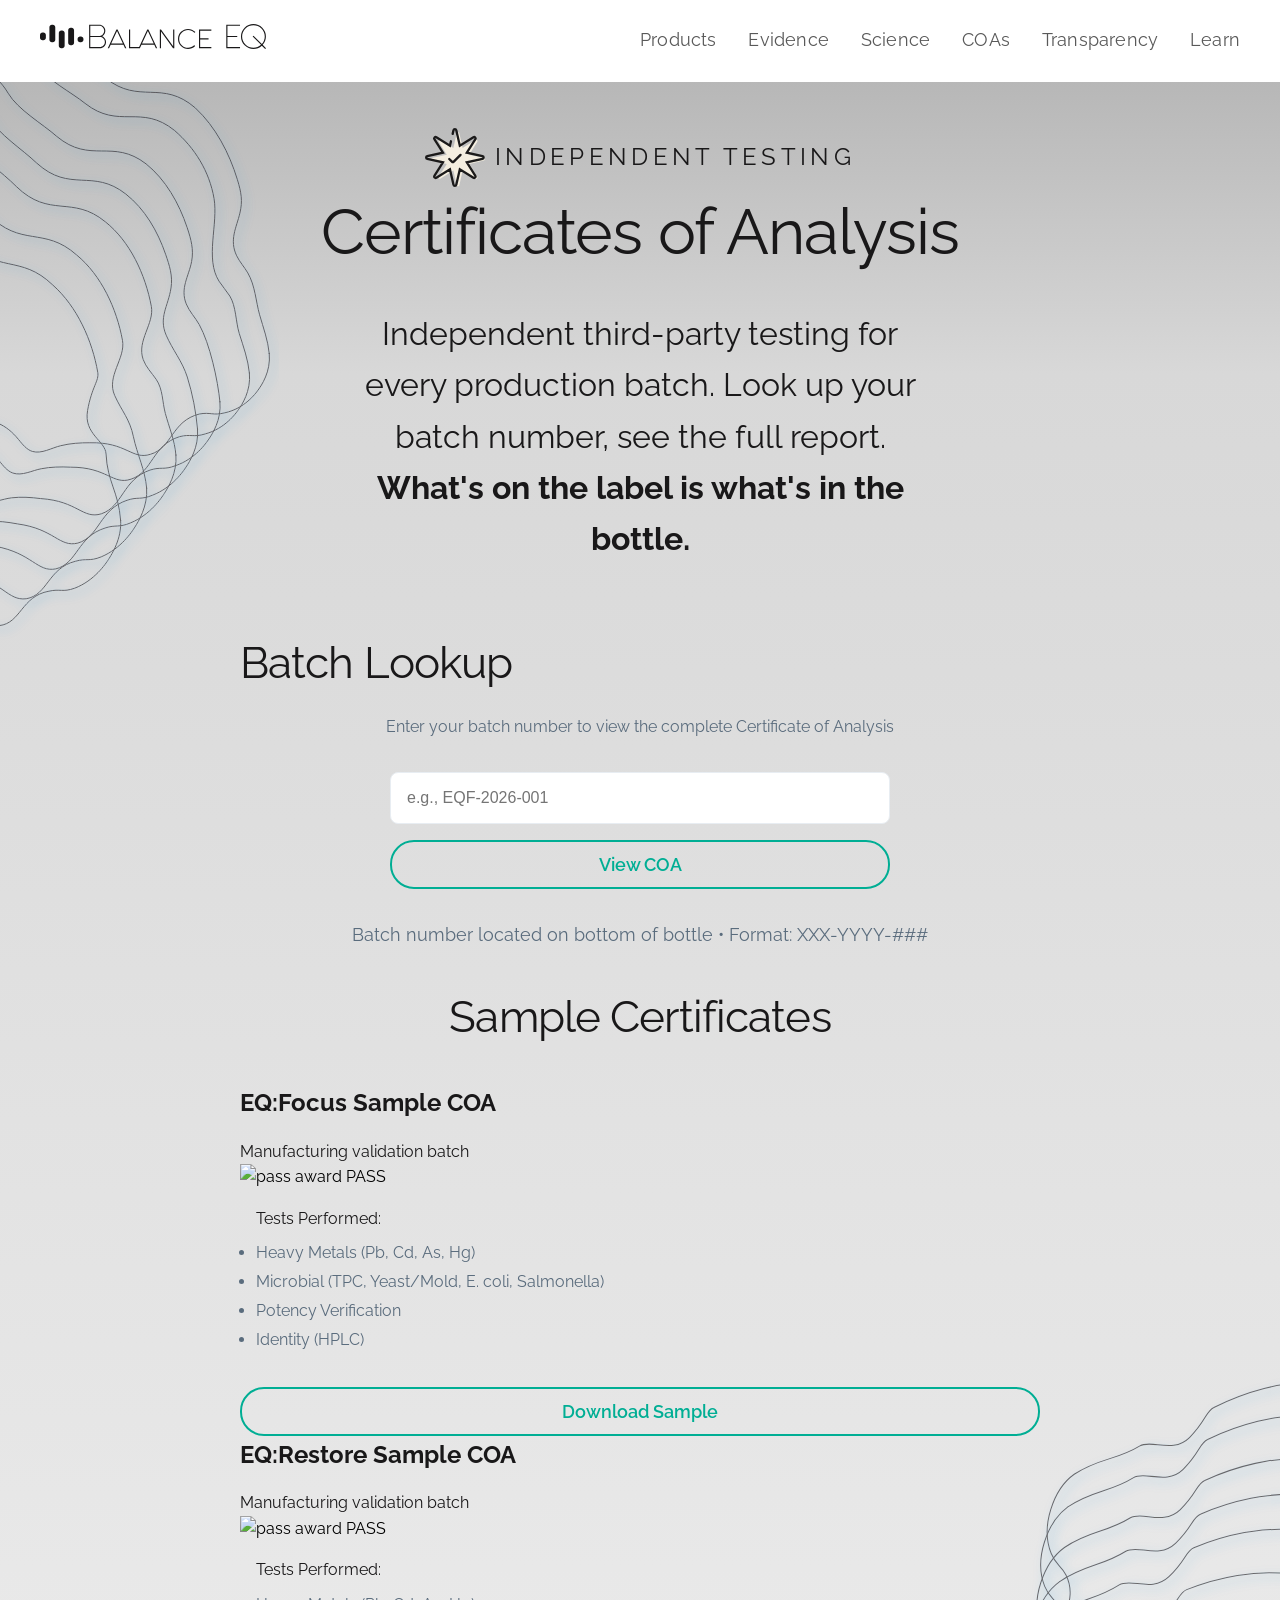
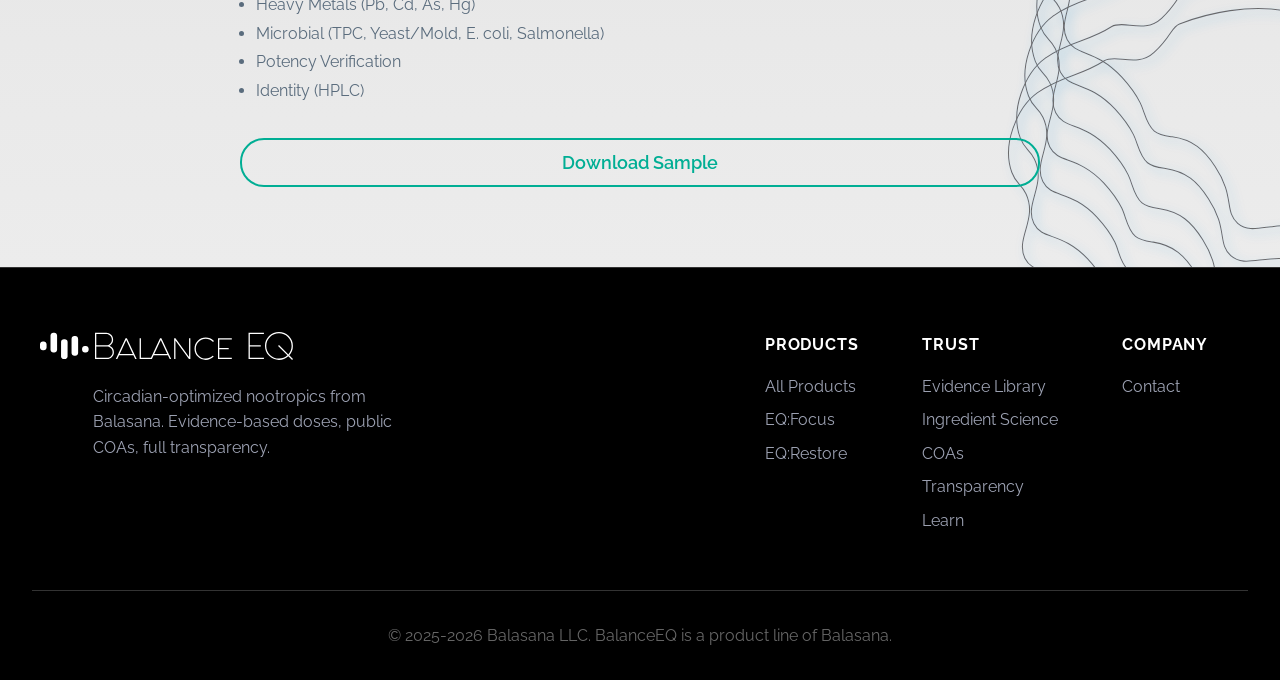
==== commit 7594aaee: "react begone!" ====
--- a/coa/index.html
+++ b/coa/index.html
@@ -42,10 +42,14 @@
             <a href="../#science" onclick="closeMobileMenu()">Science</a>
           </li>
           <li>
-            <a href="./" class="active-link" onclick="closeMobileMenu()">COAs</a>
-          </li>
-          <li>
-            <a href="../#transparency" onclick="closeMobileMenu()">Transparency</a>
+            <a href="./" class="active-link" onclick="closeMobileMenu()"
+              >COAs</a
+            >
+          </li>
+          <li>
+            <a href="../#transparency" onclick="closeMobileMenu()"
+              >Transparency</a
+            >
           </li>
           <li>
             <a href="../#learn" onclick="closeMobileMenu()">Learn</a>
@@ -80,212 +84,181 @@
             </p>
           </div>
 
+          <!-- parent column container -->
           <div style="max-width: 800px; margin: 0 auto">
+
             <!-- Batch Lookup -->
-            <div
-              style="
-                background: white;
-                border: 2px solid #2a9d8f;
-                border-radius: 16px;
-                padding: 3rem 2rem;
-                margin-bottom: 3rem;
-              "
-            >
-              <h2 style="margin-bottom: 1rem">Batch Lookup</h2>
-              <p
-                style="
-                  text-align: center;
-                  color: #5a6c7d;
-                  margin-bottom: 2rem;
-                "
-              >
-                Enter your batch number to view the complete Certificate of
-                Analysis
-              </p>
-
-              <div
-                style="
-                  display: flex;
-                  flex-direction: column;
-                  gap: 1rem;
-                  max-width: 500px;
-                  margin: 0 auto;
-                "
-              >
-                <input
-                  type="text"
-                  placeholder="e.g., EQF-2026-001"
-                  style="
-                    padding: 1rem;
-                    border-radius: 8px;
-                    border: 1px solid #e8edf2;
-                    font-size: 1rem;
-                  "
-                />
-                <button
-                  class="btn-secondary"
-                  style="width: 100%"
-                  onclick="
-                    alert(
-                      'COA lookup launches with first batch (July 2026)',
-                    )
-                  "
-                >
-                  View COA
-                </button>
+            <div class="offset-outer-wrapper right-offset">
+              <div class="offset-inner-wrapper">
+                <div>
+                  <h2 style="margin-bottom: 1rem">Batch Lookup</h2>
+                  <p
+                    style="
+                      text-align: center;
+                      color: #5a6c7d;
+                      margin-bottom: 2rem;
+                    "
+                  >
+                    Enter your batch number to view the complete Certificate of
+                    Analysis
+                  </p>
+
+                  <div
+                    style="
+                      display: flex;
+                      flex-direction: column;
+                      gap: 1rem;
+                      max-width: 500px;
+                      margin: 0 auto;
+                    "
+                  >
+                    <input
+                      type="text"
+                      placeholder="e.g., EQF-2026-001"
+                      style="
+                        padding: 1rem;
+                        border-radius: 8px;
+                        border: 1px solid #e8edf2;
+                        font-size: 1rem;
+                      "
+                    />
+                    <button
+                      class="btn-secondary"
+                      style="width: 100%"
+                      onclick="
+                        alert(
+                          'COA lookup launches with first batch (July 2026)',
+                        )
+                      "
+                    >
+                      View COA
+                    </button>
+                  </div>
+
+                  <p
+                    style="
+                      text-align: center;
+                      margin-top: 2rem;
+                      color: #5a6c7d;
+                      font-size: 1.125rem;
+                    "
+                  >
+                    Batch number located on bottom of bottle • Format:
+                    XXX-YYYY-###
+                  </p>
+                </div>
               </div>
-
-              <p
-                style="
-                  text-align: center;
-                  margin-top: 2rem;
-                  color: #5a6c7d;
-                  font-size: 1.125rem;
-                "
-              >
-                Batch number located on bottom of bottle • Format:
-                XXX-YYYY-###
-              </p>
             </div>
 
             <!-- Sample COAs -->
-            <h2 style="text-align: center; margin-bottom: 2rem">
+            <h2 style="text-align: center; margin-bottom: 2rem; margin-top: 2rem">
               Sample Certificates
             </h2>
 
-            <div style="display: grid; gap: 1.5rem">
-              <div
-                style="
-                  background: white;
-                  border: 1px solid #e8edf2;
-                  border-radius: 12px;
-                  padding: 2rem;
-                "
-              >
-                <div
-                  style="
-                    display: flex;
-                    justify-content: space-between;
-                    margin-bottom: 1rem;
-                  "
-                >
-                  <div>
-                    <h3>EQ:Focus Sample COA</h3>
-                    <p style="color: #5a6c7d; font-size: 1.125rem">
-                      Manufacturing validation batch
+            <div class="coas-container">
+              <div class="offset-outer-wrapper left-offset">
+                <div class="offset-inner-wrapper">
+                  <div class="coa-title-container">
+                    <div>
+                      <h3>EQ:Focus Sample COA</h3>
+                      <p>Manufacturing validation batch</p>
+                    </div>
+                    <div class="pass">
+                      <img
+                        src="/Balanca-EQ-Site/assets/award-jade-offset.png"
+                        alt="pass award"
+                      />
+                      <span>PASS</span>
+                    </div>
+                  </div>
+
+                  <div
+                    style="
+                      padding: 1rem;
+                      border-radius: 8px;
+                      margin-bottom: 1rem;
+                    "
+                  >
+                    <p style="font-weight: 500; margin-bottom: 0.5rem">
+                      Tests Performed:
                     </p>
-                  </div>
-                  <span
-                    style="
-                      background: #e8f5f3;
-                      color: #2a9d8f;
-                      padding: 0.35rem 0.75rem;
-                      border-radius: 6px;
-                      font-weight: 600;
-                    "
-                    >PASS</span
-                  >
+                    <ul
+                      style="
+                        font-size: 1rem;
+                        color: #5a6c7d;
+                        line-height: 1.8;
+                      "
+                    >
+                      <li>Heavy Metals (Pb, Cd, As, Hg)</li>
+                      <li>
+                        Microbial (TPC, Yeast/Mold, E. coli, Salmonella)
+                      </li>
+                      <li>Potency Verification</li>
+                      <li>Identity (HPLC)</li>
+                    </ul>
+                  </div>
+                  <button
+                    class="btn-secondary"
+                    style="width: 100%"
+                    onclick="alert('PDF available Q1 2026')"
+                  >
+                    Download Sample
+                  </button>
                 </div>
-                <div
-                  style="
-                    background: #f8fafb;
-                    padding: 1rem;
-                    border-radius: 8px;
-                    margin-bottom: 1rem;
-                  "
-                >
-                  <p style="font-weight: 500; margin-bottom: 0.5rem">
-                    Tests Performed:
-                  </p>
-                  <ul
-                    style="
-                      font-size: 1rem;
-                      color: #5a6c7d;
-                      line-height: 1.8;
-                    "
-                  >
-                    <li>Heavy Metals (Pb, Cd, As, Hg)</li>
-                    <li>
-                      Microbial (TPC, Yeast/Mold, E. coli, Salmonella)
-                    </li>
-                    <li>Potency Verification</li>
-                    <li>Identity (HPLC)</li>
-                  </ul>
+              </div>
+
+                <div class="offset-outer-wrapper right-offset">
+                <div class="offset-inner-wrapper">
+                  <div class="coa-title-container">
+                    <div>
+                      <h3>EQ:Restore Sample COA</h3>
+                      <p>Manufacturing validation batch</p>
+                    </div>
+                    <div class="pass">
+                      <img
+                        src="/Balanca-EQ-Site/assets/award-jade-offset.png"
+                        alt="pass award"
+                      />
+                      <span>PASS</span>
+                    </div>
+                  </div>
+
+                  <div
+                    style="
+                      padding: 1rem;
+                      border-radius: 8px;
+                      margin-bottom: 1rem;
+                    "
+                  >
+                    <p style="font-weight: 500; margin-bottom: 0.5rem">
+                      Tests Performed:
+                    </p>
+                    <ul
+                      style="
+                        font-size: 1rem;
+                        color: #5a6c7d;
+                        line-height: 1.8;
+                      "
+                    >
+                      <li>Heavy Metals (Pb, Cd, As, Hg)</li>
+                      <li>
+                        Microbial (TPC, Yeast/Mold, E. coli, Salmonella)
+                      </li>
+                      <li>Potency Verification</li>
+                      <li>Identity (HPLC)</li>
+                    </ul>
+                  </div>
+                  <button
+                    class="btn-secondary"
+                    style="width: 100%"
+                    onclick="alert('PDF available Q1 2026')"
+                  >
+                    Download Sample
+                  </button>
                 </div>
-                <button
-                  class="btn-secondary"
-                  style="width: 100%"
-                  onclick="alert('PDF available Q1 2026')"
-                >
-                  Download Sample
-                </button>
               </div>
 
-              <div
-                style="
-                  background: white;
-                  border: 1px solid #e8edf2;
-                  border-radius: 12px;
-                  padding: 2rem;
-                "
-              >
-                <div
-                  style="
-                    display: flex;
-                    justify-content: space-between;
-                    margin-bottom: 1rem;
-                  "
-                >
-                  <div>
-                    <h3>EQ:Restore Sample COA</h3>
-                    <p style="color: #5a6c7d; font-size: 1.125rem">
-                      Manufacturing validation batch
-                    </p>
-                  </div>
-                  <span
-                    style="
-                      background: #e8f5f3;
-                      color: #2a9d8f;
-                      padding: 0.35rem 0.75rem;
-                      border-radius: 6px;
-                      font-weight: 600;
-                    "
-                    >PASS</span
-                  >
-                </div>
-                <div
-                  style="
-                    background: #f8fafb;
-                    padding: 1rem;
-                    border-radius: 8px;
-                    margin-bottom: 1rem;
-                  "
-                >
-                  <p style="font-weight: 500; margin-bottom: 0.5rem">
-                    Tests Performed:
-                  </p>
-                  <ul
-                    style="
-                      font-size: 1rem;
-                      color: #5a6c7d;
-                      line-height: 1.8;
-                    "
-                  >
-                    <li>Heavy Metals (Pb, Cd, As, Hg)</li>
-                    <li>
-                      Microbial (TPC, Yeast/Mold, E. coli, Salmonella)
-                    </li>
-                    <li>Potency Verification</li>
-                    <li>Identity (HPLC)</li>
-                  </ul>
-                </div>
-                <button
-                  class="btn-secondary"
-                  style="width: 100%"
-                  onclick="alert('PDF available Q1 2026')"
-                >
-                  Download Sample
-                </button>
+              
               </div>
             </div>
           </div>
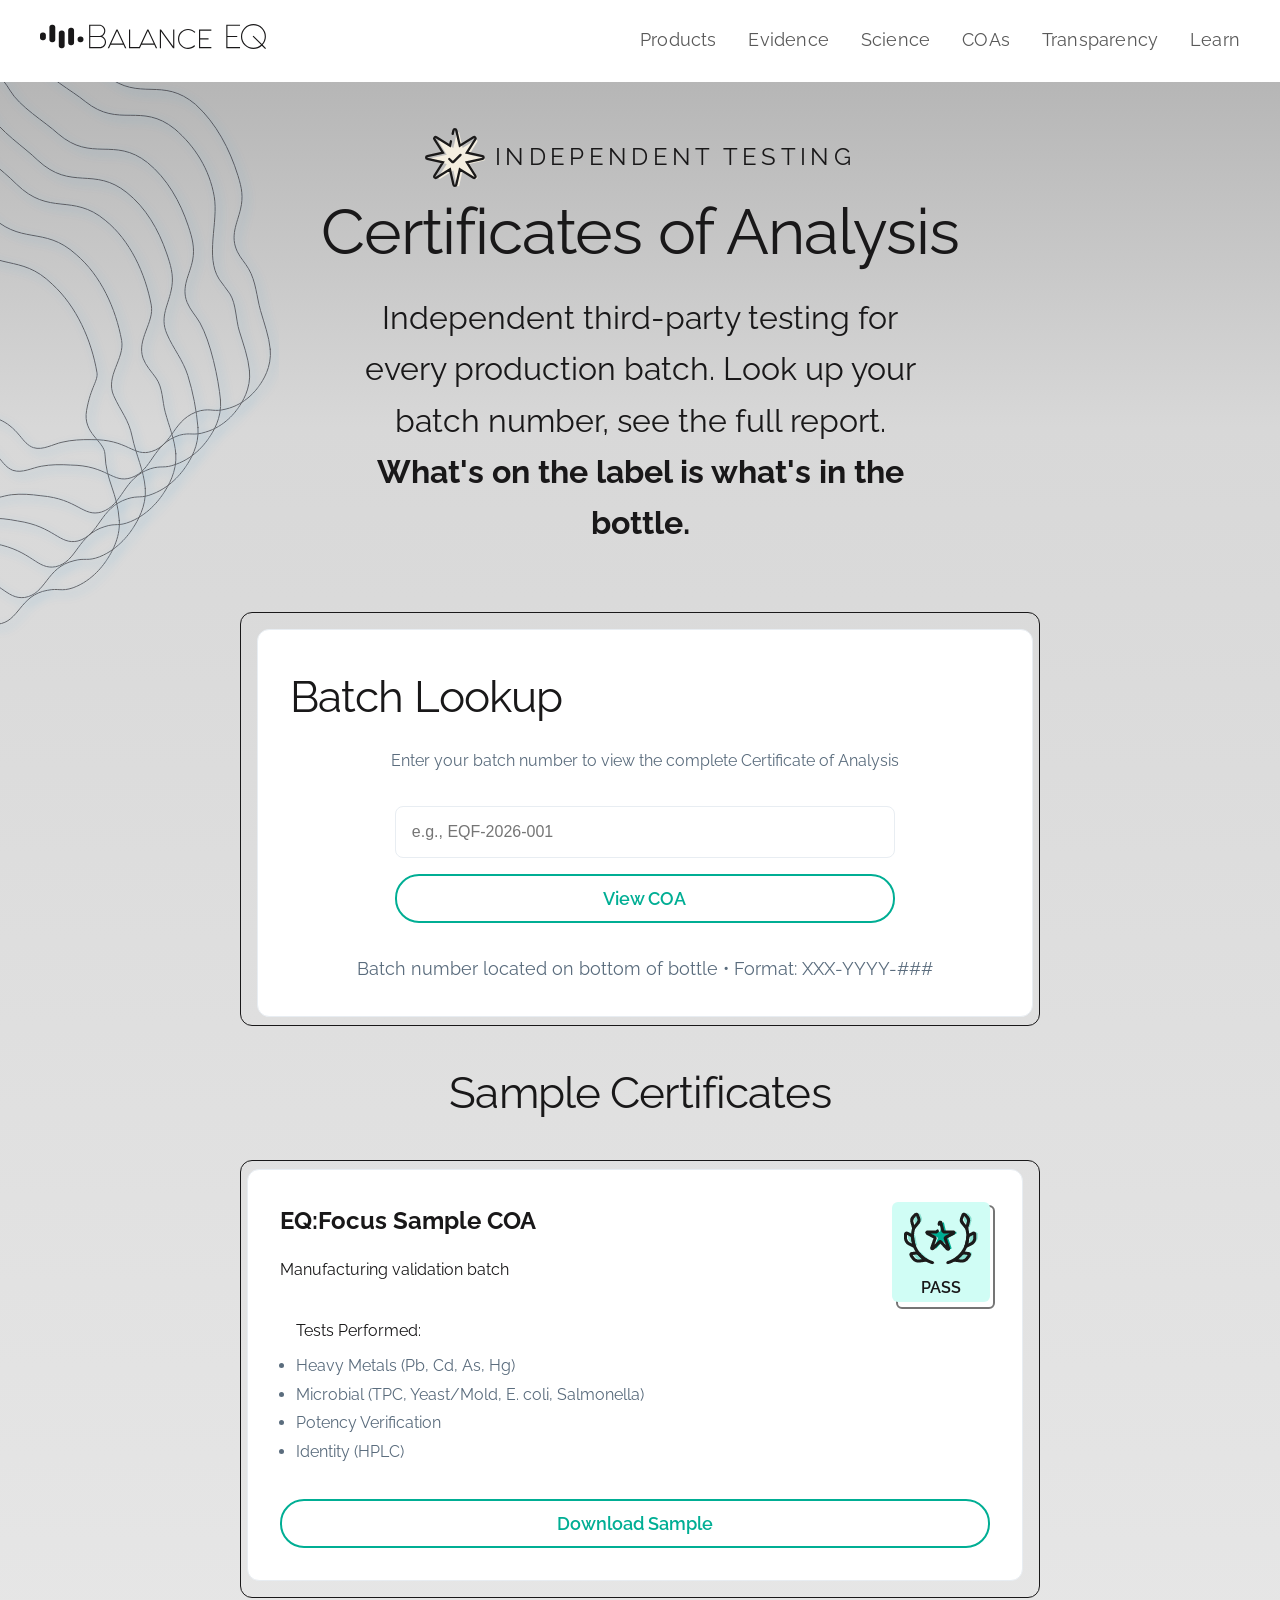
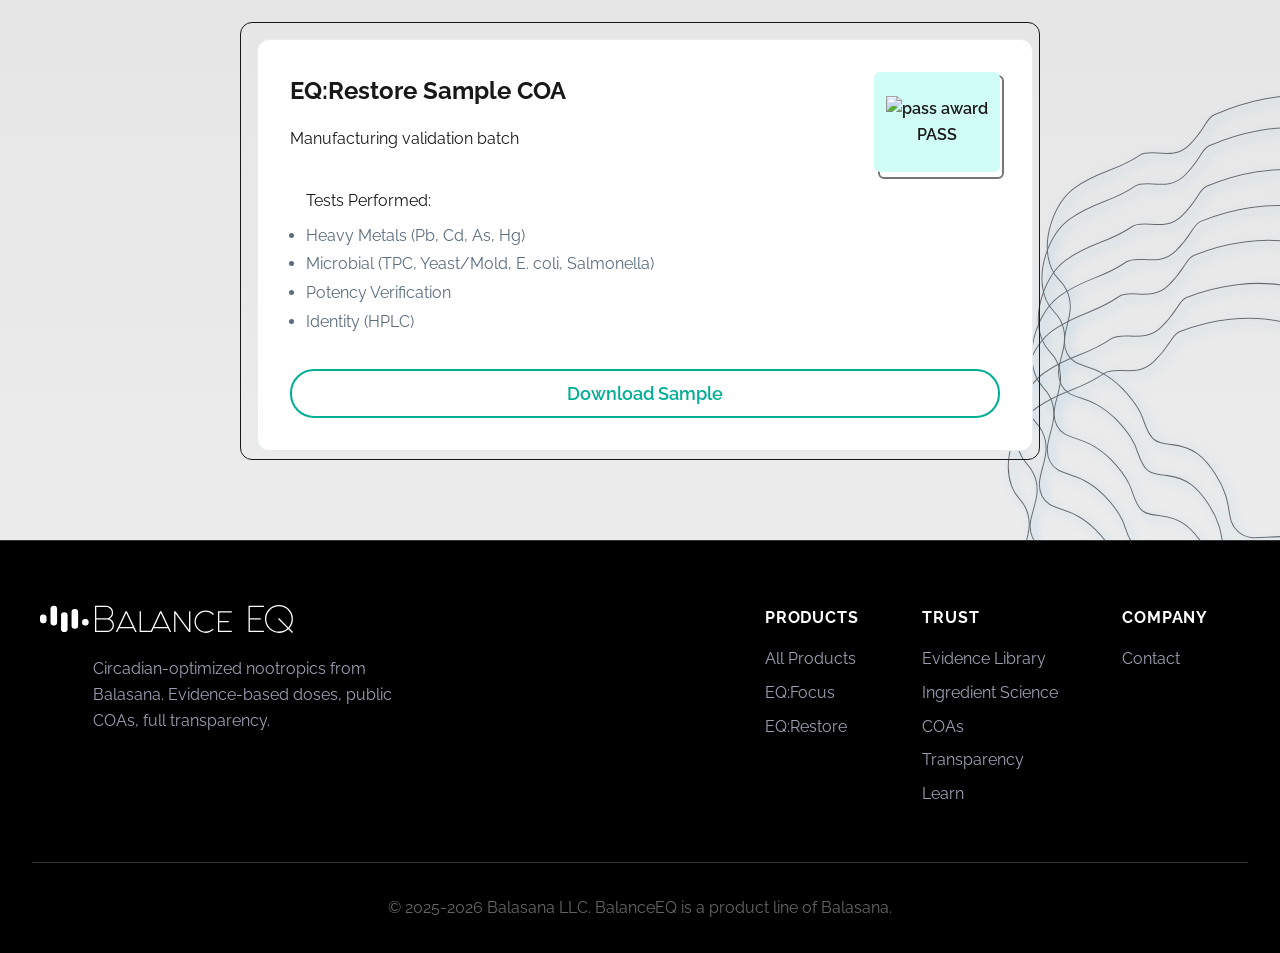
==== commit 46de390b: "pathing error on pass img" ====
--- a/coa/index.html
+++ b/coa/index.html
@@ -165,7 +165,7 @@
                     </div>
                     <div class="pass">
                       <img
-                        src="/Balanca-EQ-Site/assets/award-jade-offset.png"
+                        src="../assets/award-jade-offset.png"
                         alt="pass award"
                       />
                       <span>PASS</span>
--- a/styles.css
+++ b/styles.css
@@ -4,10 +4,7 @@
    Structure:
      1. CSS Custom Properties (variables)
      2. Site Styles            — main pages (Home, Products, Evidence, COAs,
-                                 Transparency, Learn etc.)
-     3. Science Page Styles    — BEM-prefixed classes used by the React-powered
-                                 Science page (rendered via Babel from index.html,
-                                 reads data from balanceeq-content.json)
+                                 Transparency, Learn, Science etc.)
    ============================================================================= */
 
 /* =============================================================================
@@ -63,26 +60,11 @@
 
   /* ----- Backgrounds ----- */
   --beq-bg-light: #f5f5f5;
-  --beq-surface: #1a1a1a;
   --beq-border: #333333;
-  --beq-border-light: #e0e0e0;
-
-  /* ----- Accents ----- */
-  --beq-focus-dark: #042b23;
-  --beq-restore-dark: #001721;
-  --beq-warning: #d4940a;
 
   /* ----- Typography ----- */
   --font-primary:
     "Raleway", -apple-system, BlinkMacSystemFont, "Segoe UI", sans-serif;
-}
-
-/* Science page context overrides.
-   The Science page expects slightly different values for these variables.
-   Scoping them to .beq-container keeps the override local to that page. */
-.beq-container {
-  --white: #222222;
-  --beq-text: #cccccc;
 }
 
 /* =============================================================================
@@ -101,7 +83,7 @@
 body {
   font-family: var(--font-primary);
   background: var(--pure-black);
-  color: var(--beq-text);
+  color: var(--raven);
   line-height: 1.6;
   overflow-x: hidden;
 }
@@ -170,7 +152,9 @@
   width: 28px;
   height: 2px;
   background: var(--raven);
-  transition: transform 0.35s ease, opacity 0.2s ease;
+  transition:
+    transform 0.35s ease,
+    opacity 0.2s ease;
   transform-origin: center;
 }
 
@@ -203,14 +187,12 @@
 
 .glass {
   background: rgba(255, 255, 255, 0.1);
-  backdrop-filter: blur(2px);
+  backdrop-filter: blur(4px);
   border: 1px solid rgba(255, 255, 255, 0.1);
   box-shadow: 12px 9px 22px rgba(0, 0, 0, 0.273);
 }
 
-/* Opaque white card with brutalist hard-offset shadow.
-   Uses #ffffff directly (not var(--white)) because .beq-container
-   overrides --white for the Science page's dark-themed elements. */
+/* Opaque white card with brutalist hard-offset shadow. */
 .brick {
   background: #ffffff;
   border-radius: 18px;
@@ -292,7 +274,7 @@
 
 /* Section alternating backgrounds */
 .inner-pages {
-  color: var(--beq-text);
+  color: var(--raven);
   padding: 5rem 2rem;
 }
 
@@ -338,7 +320,7 @@
 }
 
 h1 {
-  font-size: clamp(2.5rem, 5vw, 4rem);
+  font-size: clamp(2.5rem, 8vw, 4rem);
   font-weight: 400;
   margin-bottom: 1.5rem;
   letter-spacing: -0.03em;
@@ -723,6 +705,490 @@
   font-size: 1.125rem;
 }
 
+/* offset print elements */
+.offset-outer-wrapper {
+  background: transparent;
+  border: 1px solid var(--raven);
+  border-radius: 12px;
+
+  & .offset-inner-wrapper {
+    display: flex;
+    flex-direction: column;
+    justify-content: space-between;
+    background: white;
+    border: 1px solid #e8edf2;
+    border-radius: 12px;
+    padding: 2rem;
+  }
+
+  &.left-offset {
+    padding: 0.5rem 1rem 1rem 0.4rem;
+  }
+
+  &.right-offset {
+    padding: 1rem 0.4rem 0.5rem 1rem;
+  }
+}
+
+.shadow {
+  box-shadow: 10px 18px 0 var(--raven);
+}
+
+/* Auto-alternate offset direction on children */
+.offset-alternate > .offset-outer-wrapper:nth-child(odd) {
+  padding: 0.5rem 1rem 1rem 0.4rem;
+}
+.offset-alternate > .offset-outer-wrapper:nth-child(even) {
+  padding: 1rem 0.4rem 0.5rem 1rem;
+}
+
+/* COA */
+
+.coas-container {
+  display: grid;
+  gap: 1.5rem;
+}
+
+.coa-title-container {
+  display: flex;
+  flex-direction: row;
+  justify-content: space-between;
+  height: 100px;
+  z-index: 1;
+
+  & .pass {
+    display: flex;
+    flex-direction: column;
+    justify-content: center;
+    align-content: center;
+    align-items: center;
+    background: #d0fdf5;
+    color: var(--raven);
+    padding: 0.35rem 0.75rem;
+    border-radius: 6px;
+    font-weight: 600;
+    position: relative;
+
+    &::before {
+      content: "";
+      border: solid 2px #757575;
+      height: 100%;
+      width: 97%;
+      border-radius: 6px;
+      position: absolute;
+      top: 3px;
+      left: 4px;
+      z-index: -1;
+    }
+  }
+}
+
+/* =============================================================================
+   Science Page
+   -------------------------------------------------------------------------- */
+
+/* Layout */
+.science-container {
+  max-width: 800px;
+  margin: 0 auto;
+  padding: 0 2rem 2rem;
+}
+
+/* Toggle buttons */
+.science-toggle {
+  display: flex;
+  gap: 0.5rem;
+  justify-content: center;
+  margin-bottom: 2rem;
+}
+
+.science-toggle__btn {
+  padding: 0.5rem 1.5rem;
+  border-radius: 24px;
+  border: 2px solid var(--raven);
+  background: transparent;
+  color: var(--raven);
+  font-family: var(--font-primary);
+  font-size: 1rem;
+  font-weight: 600;
+  cursor: pointer;
+  transition:
+    background-color 0.2s,
+    color 0.2s,
+    border-color 0.2s;
+}
+
+.science-toggle__btn--active-focus {
+  background: var(--jade);
+  border-color: var(--jade);
+  color: white;
+}
+
+.science-toggle__btn--active-restore {
+  background: var(--pacific);
+  border-color: var(--pacific);
+  color: white;
+}
+
+/* Product containers — show/hide */
+.science-product {
+  display: none;
+}
+
+.science-product.active {
+  display: block;
+}
+
+/* Badge */
+.science-badge {
+  display: inline-block;
+  padding: 0.25rem 0.75rem;
+  border-radius: 24px;
+  font-weight: 600;
+  margin-bottom: 0.5rem;
+}
+
+.science-badge--focus {
+  background: var(--jade);
+  color: white;
+}
+
+.science-badge--restore {
+  background: var(--pacific);
+  color: white;
+}
+
+/* Hero block */
+.science-hero {
+  text-align: center;
+  margin-bottom: 2.5rem;
+}
+
+.science-hero__name {
+  font-size: 1.75rem;
+  font-weight: 700;
+  color: var(--raven);
+  margin: 0.5rem 0;
+}
+
+.science-hero__desc {
+  font-size: 1.125rem;
+  line-height: 1.6;
+  margin-bottom: 0.75rem;
+}
+
+.science-hero__meta {
+  font-size: 1.2rem;
+}
+
+/* Section title — used before every content block */
+.science-section-title {
+  font-size: 1.25rem;
+  font-weight: 700;
+  color: var(--raven);
+  margin: 2rem 0 1rem;
+}
+
+/* Section intro text */
+.science-section-intro {
+  font-size: 1rem;
+  margin-bottom: 1rem;
+}
+
+/* Body text — used in ingredient detail prose sections */
+.science-body-text {
+  font-size: 1rem;
+  color: var(--raven);
+  line-height: 1.7;
+  margin-bottom: 1.5rem;
+}
+
+/* Card grid — personas, systems framework */
+.science-cards {
+  display: grid;
+  grid-template-columns: repeat(auto-fit, minmax(40%, 1fr));
+  gap: 1rem;
+  margin-bottom: 1.5rem;
+}
+
+/* Callout box — caffeine FAQ, what-it's-not, safety profile */
+.science-callout {
+  background: var(--beq-bg-light);
+  border-radius: 12px;
+  padding: 1.5rem 2rem;
+  margin-bottom: 1.5rem;
+  color: var(--raven);
+  line-height: 1.7;
+}
+
+.science-callout ul {
+  padding-left: 1.25rem;
+  margin: 0;
+}
+
+.science-callout li {
+  margin-bottom: 0.5rem;
+}
+
+/* Timeline — what to expect */
+.science-timeline {
+  display: flex;
+  flex-direction: column;
+  gap: 1rem;
+  margin-bottom: 1.5rem;
+}
+
+.science-timeline__item {
+  display: flex;
+  gap: 1rem;
+  align-items: baseline;
+}
+
+.science-timeline__period {
+  font-weight: 700;
+  color: var(--raven);
+  white-space: nowrap;
+  min-width: 100px;
+}
+
+.science-timeline__desc {
+  color: var(--raven);
+  line-height: 1.6;
+}
+
+/* Numbered steps — transition sequence */
+.science-steps {
+  list-style: none;
+  padding: 0;
+  margin: 0 0 1.5rem;
+}
+
+.science-step {
+  display: flex;
+  gap: 1rem;
+  margin-bottom: 1rem;
+  align-items: flex-start;
+}
+
+.science-step__number {
+  width: 32px;
+  height: 32px;
+  border-radius: 50%;
+  background: var(--pacific);
+  color: white;
+  display: flex;
+  align-items: center;
+  justify-content: center;
+  font-weight: 700;
+  flex-shrink: 0;
+}
+
+.science-step__content {
+  flex: 1;
+}
+
+.science-step__title {
+  font-weight: 600;
+  color: var(--raven);
+  margin-bottom: 0.25rem;
+}
+
+.science-step__desc {
+  line-height: 1.6;
+}
+
+/* Meta grid — ingredient detail (dose, form, category, supplier) */
+.science-meta {
+  display: grid;
+  grid-template-columns: 1fr 1fr;
+  gap: 1rem;
+  margin-bottom: 2rem;
+  padding: 1.5rem;
+  background: var(--beq-bg-light);
+  border-radius: 12px;
+}
+
+.science-meta__label {
+  text-transform: uppercase;
+  letter-spacing: 0.05em;
+  margin-bottom: 0.25rem;
+}
+
+.science-meta__value {
+  font-weight: 600;
+  color: var(--raven);
+}
+
+/* Study card */
+.science-study {
+  border: 1px solid #e8edf2;
+  border-radius: 12px;
+  padding: 1.5rem;
+  margin-bottom: 1rem;
+  background: white;
+}
+
+.science-study__title {
+  font-weight: 600;
+  color: var(--raven);
+  margin-bottom: 0.5rem;
+}
+
+.science-study__meta {
+  margin-bottom: 0.75rem;
+}
+
+.science-study__summary {
+  color: var(--raven);
+  line-height: 1.6;
+  margin-bottom: 0.75rem;
+}
+
+.science-study__finding {
+  font-style: italic;
+  color: var(--raven);
+  border-left: 3px solid var(--jade);
+  padding-left: 1rem;
+  margin-bottom: 0.75rem;
+}
+
+.science-study__links {
+  display: flex;
+  flex-wrap: wrap;
+  gap: 1rem;
+}
+
+.science-study__link {
+  color: var(--jade);
+  text-decoration: none;
+}
+
+.science-study__link:hover {
+  color: var(--persian-green);
+}
+
+.science-study__attr {
+  margin-top: 0.75rem;
+}
+
+/* Supplier link */
+.science-supplier-link {
+  display: inline-block;
+  color: var(--jade);
+  font-weight: 600;
+  text-decoration: none;
+  margin-bottom: 1.5rem;
+}
+
+.science-supplier-link:hover {
+  color: var(--persian-green);
+}
+
+/* Ingredient card — inner content layout */
+.science-ingredient-row {
+  display: flex;
+  justify-content: space-between;
+  align-items: flex-start;
+  gap: 1rem;
+  cursor: pointer;
+}
+
+.science-ingredient-name {
+  font-weight: 600;
+  color: var(--raven);
+  margin-bottom: 0.25rem;
+}
+
+.science-ingredient-branded {
+  color: var(--jade);
+  margin-bottom: 0.25rem;
+}
+
+.science-ingredient-studies {
+  color: var(--jade);
+  font-weight: 500;
+  margin-top: 0.5rem;
+}
+
+.science-ingredient-dose {
+  font-weight: 700;
+  color: var(--raven);
+  white-space: nowrap;
+}
+
+/* Back button */
+.science-back-btn {
+  background: white;
+  border: none;
+  color: var(--raven);
+  font-family: var(--font-primary);
+  font-size: 1rem;
+  font-weight: 600;
+  cursor: pointer;
+  padding: 0.4rem 1.2rem;
+  margin-bottom: 1.5rem;
+  margin-right: 2rem;
+  border-radius: 25px;
+}
+
+.science-back-btn:hover {
+  color: var(--white);
+  background: rgb(94, 94, 94);
+}
+
+/* Disclaimer */
+.science-disclaimer {
+  text-align: center;
+  margin-top: 2rem;
+  padding-top: 1.5rem;
+  border-top: 1px solid #e8edf2;
+}
+
+/* System story (shown on both products) */
+.science-story {
+  text-align: center;
+  margin-top: 3rem;
+  padding: 2rem 0;
+}
+
+.science-story__headline {
+  font-size: 1.25rem;
+  font-weight: 700;
+  color: var(--raven);
+  margin-bottom: 1rem;
+}
+
+.science-story__body {
+  line-height: 1.7;
+  margin-bottom: 1.5rem;
+}
+
+.science-story__glance {
+  display: grid;
+  grid-template-columns: 1fr 1fr;
+  gap: 1.5rem;
+  text-align: left;
+}
+
+.science-story__timing {
+  font-weight: 700;
+  color: var(--raven);
+  margin-bottom: 0.25rem;
+}
+
+.science-story__desc {
+  line-height: 1.5;
+}
+
+@media (max-width: 560px) {
+  .science-meta {
+    grid-template-columns: 1fr;
+  }
+  .science-story__glance {
+    grid-template-columns: 1fr;
+  }
+}
+
 /* Footer */
 footer {
   background: var(--pure-black);
@@ -807,25 +1273,6 @@
   font-size: 1rem;
 }
 
-/* Science Page Integration */
-#science-root {
-  max-width: 900px;
-  margin: 0 auto;
-  padding: 0 2rem 2rem;
-}
-
-#science-root .beq-tabs {
-  position: relative;
-  z-index: 1;
-  background: transparent;
-}
-#science-root a {
-  color: var(--jade);
-}
-#science-root a:hover {
-  color: var(--persian-green);
-}
-
 /* Accent dot (kept for roadmap items) */
 .accent-dot {
   width: 8px;
@@ -889,614 +1336,6 @@
 }
 
 /* =============================================================================
-   3. Science Page Styles
-   -----------------------------------------------------------------------------
-   BEM-prefixed classes (.beq-*). Used by the React-powered Science page.
-   Originally lived in balanceeq-styles.css.
-   ============================================================================= */
-
-/* ---- Layout ---- */
-.beq-container {
-  max-width: 800px;
-  margin: 0 auto;
-  padding: 0 0 40px;
-}
-
-/* ---- Tab Bar ---- */
-.beq-tabs {
-  display: flex;
-  gap: 12px;
-  justify-content: center;
-  margin-bottom: 32px;
-  padding-bottom: 20px;
-  border-bottom: 1px solid var(--beq-border);
-}
-
-.beq-tabs__btn {
-  padding: 10px 40px;
-  min-width: 180px;
-  border-radius: 24px;
-  border: 2px solid #6a6a6a;
-  background: transparent;
-  color: #6a6a6a;
-  font-size: 16px;
-  font-weight: 600;
-  cursor: pointer;
-  transition: all 0.2s;
-  font-family: var(--font-primary);
-}
-
-.beq-tabs__btn--active-focus {
-  background: var(--jade);
-  border-color: var(--jade);
-  color: white;
-}
-
-.beq-tabs__btn--active-restore {
-  background: var(--pacific);
-  border-color: var(--pacific);
-  color: white;
-}
-
-/* ---- Hero ---- */
-.beq-hero {
-  padding: 24px 0 24px;
-  margin-bottom: 32px;
-}
-
-.beq-hero__badge {
-  display: inline-block;
-  padding: 4px 12px;
-  border-radius: 20px;
-  font-size: 12px;
-  font-weight: 600;
-  letter-spacing: 0.05em;
-  text-transform: uppercase;
-  margin-bottom: 12px;
-}
-
-.beq-hero__badge--focus {
-  background: var(--jade);
-  color: white;
-}
-
-.beq-hero__badge--restore {
-  background: var(--pacific);
-  color: white;
-}
-
-.beq-hero__title {
-  font-size: 32px;
-  font-weight: 600;
-  letter-spacing: -0.02em;
-  margin-bottom: 8px;
-  color: var(--raven);
-}
-
-.beq-hero__subtitle {
-  font-size: 16px;
-  color: var(--raven);
-  max-width: 600px;
-  margin-bottom: 20px;
-  line-height: 1.6;
-}
-
-.beq-hero__meta {
-  display: flex;
-  gap: 16px;
-  font-size: 18px;
-  color: var(--raven);
-  flex-wrap: wrap;
-}
-
-& .focus-details-wrapper {
-  display: flex;
-  flex-direction: row;
-
-  & span {
-    color: var(--raven);
-    font-size: 18px;
-  }
-
-  & .focus-detail {
-    font-weight: 600;
-
-    &:first-of-type {
-      margin-left: 6.75rem;
-    }
-  }
-
-  & .dot {
-    margin: 0 20px;
-  }
-}
-
-/* ---- Section Title ---- */
-.beq-section-title {
-  font-size: 18px;
-  font-weight: 600;
-  letter-spacing: 0.08em;
-  text-transform: uppercase;
-  margin-bottom: 10px;
-  margin-top: 32px;
-}
-
-.beq-section-intro {
-  font-size: 16px;
-  margin-bottom: 16px;
-}
-
-/* ---- Body Text ---- */
-.beq-body-text {
-  font-size: 15px;
-  line-height: 1.75;
-}
-
-/* ---- Problem Statement ---- */
-.beq-problem {
-  border-radius: 12px;
-  padding: 24px;
-  margin: 24px 0;
-  border-left: 3px solid var(--jade);
-}
-
-.beq-problem__title {
-  font-weight: 600;
-  margin-bottom: 12px;
-}
-
-.beq-problem__text {
-  font-size: 18px;
-}
-
-/* ---- Systems Framework (Focus 2x2 grid) ---- */
-.beq-systems {
-  display: grid;
-  grid-template-columns: 1fr 1fr;
-  gap: 12px;
-  margin: 16px 0 28px;
-}
-
-.beq-systems__card {
-  border-radius: 10px;
-  padding: 20px;
-}
-
-.beq-systems__name {
-  font-size: 18px;
-  font-weight: 600;
-  color: var(--raven);
-  margin-bottom: 6px;
-}
-
-.beq-systems__summary {
-  font-size: 18px;
-  color: var(--raven);
-  line-height: 1.5;
-}
-
-/* ---- Transition Sequence (Restore steps) ---- */
-.beq-transition {
-  margin: 16px 0 28px;
-}
-
-.beq-transition__step {
-  display: flex;
-  gap: 16px;
-  padding: 16px 0;
-  border-bottom: 1px solid var(--beq-border);
-}
-
-.beq-transition__step:last-child {
-  border-bottom: none;
-}
-
-.beq-transition__number {
-  width: 32px;
-  height: 32px;
-  border-radius: 50%;
-  background: color-mix(in srgb, var(--pacific) 10%, transparent);
-  color: var(--pacific);
-  display: flex;
-  align-items: center;
-  justify-content: center;
-  font-size: 16px;
-  font-weight: 700;
-  flex-shrink: 0;
-}
-
-.beq-transition__content {
-  flex: 1;
-}
-
-.beq-transition__title {
-  font-size: 15px;
-  font-weight: 600;
-  color: var(--white);
-  margin-bottom: 4px;
-}
-
-.beq-transition__desc {
-  font-size: 18px;
-  color: var(--space);
-  line-height: 1.5;
-}
-
-/* ---- Persona Cards ---- */
-.beq-personas {
-  margin: 16px 0 28px;
-}
-
-.beq-personas__card {
-  border: 1px solid var(--beq-border);
-  border-radius: 10px;
-  padding: 20px;
-  margin-bottom: 10px;
-  font-size: 16px;
-  line-height: 1.65;
-}
-
-/* ---- Timeline ---- */
-.beq-timeline {
-  margin: 16px 0 28px;
-}
-
-.beq-timeline__item {
-  display: flex;
-  gap: 16px;
-  padding: 14px 0;
-  border-bottom: 1px solid var(--beq-border);
-}
-
-.beq-timeline__item:last-child {
-  border-bottom: none;
-}
-
-.beq-timeline__period {
-  font-size: 18px;
-  font-weight: 600;
-  color: var(--jade);
-  white-space: nowrap;
-  min-width: 80px;
-}
-
-.beq-timeline__desc {
-  font-size: 16px;
-  line-height: 1.5;
-}
-
-/* ---- Callout Box (Caffeine FAQ, What It's Not) ---- */
-.beq-callout {
-  border: 1px solid var(--beq-border);
-  border-radius: 10px;
-  padding: 20px;
-  margin: 16px 0 28px;
-}
-
-.beq-callout__title {
-  font-size: 16px;
-  font-weight: 600;
-  color: var(--white);
-  margin-bottom: 10px;
-}
-
-.beq-callout__text {
-  font-size: 16px;
-  line-height: 1.65;
-}
-
-.beq-callout__list {
-  list-style: none;
-  padding: 0;
-  margin: 0;
-}
-
-.beq-callout__list li {
-  font-size: 16px;
-  line-height: 1.65;
-  padding: 6px 0;
-}
-
-.beq-callout__list li:last-child {
-  border-bottom: none;
-}
-
-/* ---- Ingredient Card (list view) ---- */
-.beq-ingredient-card {
-  border: 1px solid var(--beq-border);
-  border-radius: 12px;
-  padding: 24px;
-  margin-bottom: 12px;
-  cursor: pointer;
-  transition: all 0.2s;
-}
-
-.beq-ingredient-card:hover {
-  border-color: var(--jade);
-  box-shadow: 0 4px 16px rgba(0, 0, 0, 0.06);
-}
-
-.beq-ingredient-card__row {
-  display: flex;
-  justify-content: space-between;
-  align-items: flex-start;
-  gap: 12px;
-}
-
-.beq-ingredient-card__name {
-  font-size: 18px;
-  font-weight: 600;
-  color: var(--white);
-  margin-bottom: 2px;
-}
-
-.beq-ingredient-card__branded {
-  font-size: 18px;
-  color: var(--jade);
-  font-weight: 500;
-  margin-bottom: 4px;
-}
-
-.beq-ingredient-card__tagline {
-  font-size: 16px;
-  line-height: 1.5;
-}
-
-.beq-ingredient-card__studies {
-  margin-top: 6px;
-  font-size: 12px;
-}
-
-.beq-ingredient-card__dose {
-  font-size: 18px;
-  font-weight: 500;
-  white-space: nowrap;
-  padding: 4px 10px;
-  border-radius: 6px;
-  border: 1px solid var(--beq-border);
-}
-
-/* ---- Ingredient Detail Page ---- */
-.beq-back-btn {
-  display: inline-flex;
-  align-items: center;
-  gap: 6px;
-  font-size: 18px;
-  color: var(--jade);
-  cursor: pointer;
-  margin-bottom: 20px;
-  padding: 6px 0;
-  border: none;
-  background: none;
-  font-weight: 500;
-  font-family: var(--font-primary);
-}
-
-.beq-detail__title {
-  font-size: 28px;
-  font-weight: 600;
-  letter-spacing: -0.02em;
-  color: var(--white);
-  margin-bottom: 4px;
-}
-
-.beq-detail__branded {
-  margin-left: 8px;
-  font-size: 18px;
-}
-
-.beq-detail__branded--focus {
-  color: var(--jade);
-}
-
-.beq-detail__branded--restore {
-  color: var(--pacific);
-}
-
-.beq-detail__tagline {
-  font-size: 16px;
-  color: var(--space);
-  max-width: 600px;
-  margin-bottom: 28px;
-  line-height: 1.6;
-}
-
-/* ---- Meta Grid (dose, form, category, supplier) ---- */
-.beq-meta-grid {
-  display: grid;
-  grid-template-columns: 1fr 1fr;
-  gap: 10px;
-  margin-bottom: 28px;
-}
-
-.beq-meta-grid__item {
-  background: var(--white);
-  border-radius: 8px;
-  padding: 12px 14px;
-  border: 1px solid var(--beq-border);
-}
-
-.beq-meta-grid__label {
-  font-size: 11px;
-  font-weight: 600;
-  letter-spacing: 0.08em;
-  text-transform: uppercase;
-  color: var(--space);
-  margin-bottom: 4px;
-}
-
-.beq-meta-grid__value {
-  font-size: 16px;
-  color: var(--white);
-  font-weight: 500;
-}
-
-/* ---- Study Card ---- */
-.beq-study-card {
-  background: var(--white);
-  border: 1px solid var(--beq-border);
-  border-radius: 10px;
-  padding: 20px;
-  margin-bottom: 12px;
-}
-
-.beq-study-card__title {
-  font-size: 16px;
-  font-weight: 600;
-  color: var(--white);
-  margin-bottom: 6px;
-  line-height: 1.45;
-}
-
-.beq-study-card__meta {
-  font-size: 12px;
-  color: var(--space);
-  margin-bottom: 10px;
-}
-
-.beq-study-card__summary {
-  font-size: 18px;
-  color: var(--space);
-  line-height: 1.6;
-  margin-bottom: 10px;
-}
-
-.beq-study-card__finding {
-  font-size: 18px;
-  color: var(--jade);
-  font-weight: 500;
-  padding: 8px 12px;
-  background: var(--jade);
-  border-radius: 6px;
-  border-left: 3px solid var(--jade);
-  margin-bottom: 8px;
-}
-
-.beq-study-card__links {
-  display: flex;
-  justify-content: space-between;
-  align-items: center;
-  margin-top: 8px;
-  flex-wrap: wrap;
-  gap: 8px;
-}
-
-.beq-study-card__link {
-  font-size: 12px;
-  color: var(--jade);
-  text-decoration: none;
-}
-
-.beq-study-card__attr {
-  font-size: 11px;
-  color: var(--space);
-  margin-top: 4px;
-  font-style: italic;
-}
-
-/* ---- Supplier Link ---- */
-.beq-supplier-link {
-  display: inline-flex;
-  align-items: center;
-  gap: 6px;
-  padding: 8px 16px;
-  border-radius: 8px;
-  border: 1px solid var(--jade);
-  color: var(--jade);
-  font-size: 18px;
-  font-weight: 500;
-  text-decoration: none;
-  margin-top: 8px;
-  transition: all 0.2s;
-}
-
-.beq-supplier-link:hover {
-  background: var(--jade);
-}
-
-/* ---- Safety Box ---- */
-.beq-safety {
-  background: rgba(212, 148, 10, 0.03);
-  border: 1px solid rgba(212, 148, 10, 0.25);
-  border-radius: 8px;
-  padding: 16px 20px;
-  margin-top: 32px;
-}
-
-.beq-safety__title {
-  font-size: 18px;
-  font-weight: 600;
-  color: var(--beq-warning);
-  margin-bottom: 6px;
-}
-
-.beq-safety__text {
-  font-size: 18px;
-  color: var(--space);
-  line-height: 1.6;
-}
-
-/* ---- Footer Disclaimer ---- */
-.beq-disclaimer {
-  border-top: 1px solid var(--beq-border);
-  padding: 24px 0;
-  margin-top: 40px;
-  text-align: center;
-  font-size: 16px;
-  font-weight: bold;
-  color: var(--raven);
-  background-color: transparent;
-}
-
-/* ---- System Story ---- */
-.beq-system-story {
-  border: 1px solid var(--beq-border);
-  border-radius: 12px;
-  padding: 28px;
-  margin: 28px 0;
-  text-align: center;
-}
-
-.beq-system-story__headline {
-  font-size: 20px;
-  font-weight: 600;
-  margin-bottom: 12px;
-  letter-spacing: -0.01em;
-}
-
-.beq-system-story__body {
-  font-size: 15px;
-  line-height: 1.7;
-  max-width: 600px;
-  margin: 0 auto 20px;
-}
-
-.beq-system-story__glance {
-  display: grid;
-  grid-template-columns: 1fr 1fr;
-  gap: 12px;
-  text-align: left;
-}
-
-.beq-system-story__half {
-  border: 1px solid var(--beq-border);
-  border-radius: 8px;
-  padding: 16px;
-}
-
-.beq-system-story__timing {
-  font-size: 18px;
-  font-weight: 600;
-  color: var(--white);
-  margin-bottom: 6px;
-}
-
-.beq-system-story__desc {
-  font-size: 18px;
-  line-height: 1.5;
-}
-
-/* =============================================================================
    Hero / Products Section
    -----------------------------------------------------------------------------
    Used on the home page as the primary hero. Two product launch cards
@@ -1510,7 +1349,7 @@
 /* ----- Section container ----- */
 .hero-products {
   position: relative;
-  padding: 12rem 1.5rem 7rem;
+  padding: 10rem 1.5rem 7rem;
 }
 
 /* ----- Inner wrapper (constrains width, sits above decorative layer) ----- */
@@ -1560,19 +1399,18 @@
 }
 
 .hero-products__headline {
-  font-size: clamp(4rem, 4.5vw, 3.25rem);
   font-weight: 400;
   line-height: 1.15;
   letter-spacing: -0.015em;
   color: var(--raven);
-  margin-bottom: 2.5rem;
 }
 
 .hero-products__subhead {
-  font-size: 2rem;
+  font-size: clamp(1.2rem, 4vw, 2rem);
   line-height: 1.6;
   color: var(--raven);
   max-width: 600px;
+  margin-bottom: 2rem;
 }
 
 .partner-logo-bar {
@@ -1610,6 +1448,11 @@
   margin: 15rem auto 0;
 }
 
+.hero-products__grid .offset-outer-wrapper {
+  display: flex;
+  flex-direction: column;
+}
+
 /* =============================================================================
    Product launch card
    ============================================================================= */
@@ -1618,6 +1461,7 @@
   position: relative;
   display: flex;
   flex-direction: column;
+  flex: 1;
 }
 
 /* Bottle wrapper: positioned so the image overlaps the top edge of the card. */
@@ -1649,7 +1493,6 @@
   justify-content: center;
   padding-bottom: 1rem;
   color: rgba(255, 255, 255, 0.6);
-  font-size: 0.75rem;
   letter-spacing: 0.1em;
   text-transform: uppercase;
   text-align: center;
@@ -1681,7 +1524,6 @@
 
 /* ----- Launch date ----- */
 .launch-card__launch {
-  font-size: 0.875rem;
   color: var(--raven);
   margin-bottom: 1rem;
 }
@@ -1701,7 +1543,6 @@
   display: flex;
   flex-wrap: wrap;
   gap: 0.875rem 1.25rem;
-  font-size: 0.75rem;
   font-weight: 600;
   letter-spacing: 0.08em;
   color: var(--raven);
@@ -1717,7 +1558,6 @@
 }
 
 .launch-card__benefit {
-  font-size: 0.9375rem;
   color: var(--raven);
   line-height: 1.45;
   display: flex;
@@ -1735,7 +1575,6 @@
 
 /* ----- Formula label + ingredient pills ----- */
 .launch-card__formula-label {
-  font-size: 0.9375rem;
   font-weight: 600;
   color: var(--raven);
   margin-bottom: 0.75rem;
@@ -1752,20 +1591,19 @@
   padding: 0.375rem 0.875rem;
   border: 1px solid var(--pacific); /* default; per-card variant overrides below */
   border-radius: 999px;
-  font-size: 0.8125rem;
   color: var(--raven);
   white-space: nowrap;
 }
 
 /* ----- CTA button ----- */
 .launch-card__cta {
+  margin-top: auto;
   align-self: flex-start;
   background: var(--pacific);
   color: #fff;
   border: none;
   border-radius: 999px;
   padding: 0.625rem 1.5rem;
-  font-size: 0.875rem;
   font-weight: 600;
   font-family: inherit;
   cursor: pointer;
@@ -1839,7 +1677,9 @@
     border-bottom: 1px solid rgba(0, 0, 0, 0.06);
     max-height: 0;
     overflow: hidden;
-    transition: max-height 0.4s ease, padding 0.4s ease;
+    transition:
+      max-height 0.4s ease,
+      padding 0.4s ease;
   }
 
   /* Expand when toggled */
@@ -1858,24 +1698,19 @@
     padding: 1rem 2rem;
   }
 
-  .page::before,
-  .page::after {
-    width: 100px;
-    height: 100px;
-    opacity: 0.3;
-  }
-
   .hero-copy-wrapper,
   .form-wrapper {
     flex-basis: 100%;
   }
 
-  .launch-card__bottle {
-    display: none;
-  }
-
   .hero-products__grid {
-    margin: 7rem auto 0;
+    margin: 15rem auto 0;
+    grid-template-columns: 1fr;
+    gap: 7rem;
+  }
+
+  .hero-products__grid .offset-outer-wrapper:nth-of-type(2) {
+    margin-top: 10rem;
   }
 
   .brick {
@@ -1910,27 +1745,14 @@
 }
 
 @media (max-width: 768px) {
-  .hero-products {
-    padding: 4rem 2rem 5rem;
-  }
-
   .hero-products__intro {
     margin-bottom: 3rem;
   }
 
-  .hero-products__grid {
-    grid-template-columns: 1fr;
-    gap: 7rem; /* extra gap so the overlapping bottles do not collide */
-  }
-
   .form-wrapper .klaviyo-form {
     padding: 0;
   }
 
-  .launch-card {
-    padding: 6.5rem 1.5rem 1.5rem;
-  }
-
   .product-grid {
     grid-template-columns: 1fr;
   }
@@ -1946,15 +1768,23 @@
   .inner-pages {
     padding: 3rem 1.5rem;
   }
+
+  .science-container {
+    padding: 0 1rem 2rem;
+  }
 }
 
 @media (max-width: 560px) {
-  .beq-system-story__glance {
-    grid-template-columns: 1fr;
-  }
-
-  .beq-systems {
-    grid-template-columns: 1fr;
+  .coas-container .coa-outer-wrapper .coa-inner-wrapper {
+    padding: 1rem;
+  }
+
+  .hero-products {
+    padding: 10rem 1rem 5rem;
+  }
+
+  .hero-copy-wrapper {
+    padding: 1.5rem;
   }
 
   .footer-links {
@@ -1973,9 +1803,3 @@
     padding-left: 0rem;
   }
 }
-
-@media (max-width: 480px) {
-  .beq-meta-grid {
-    grid-template-columns: 1fr;
-  }
-}
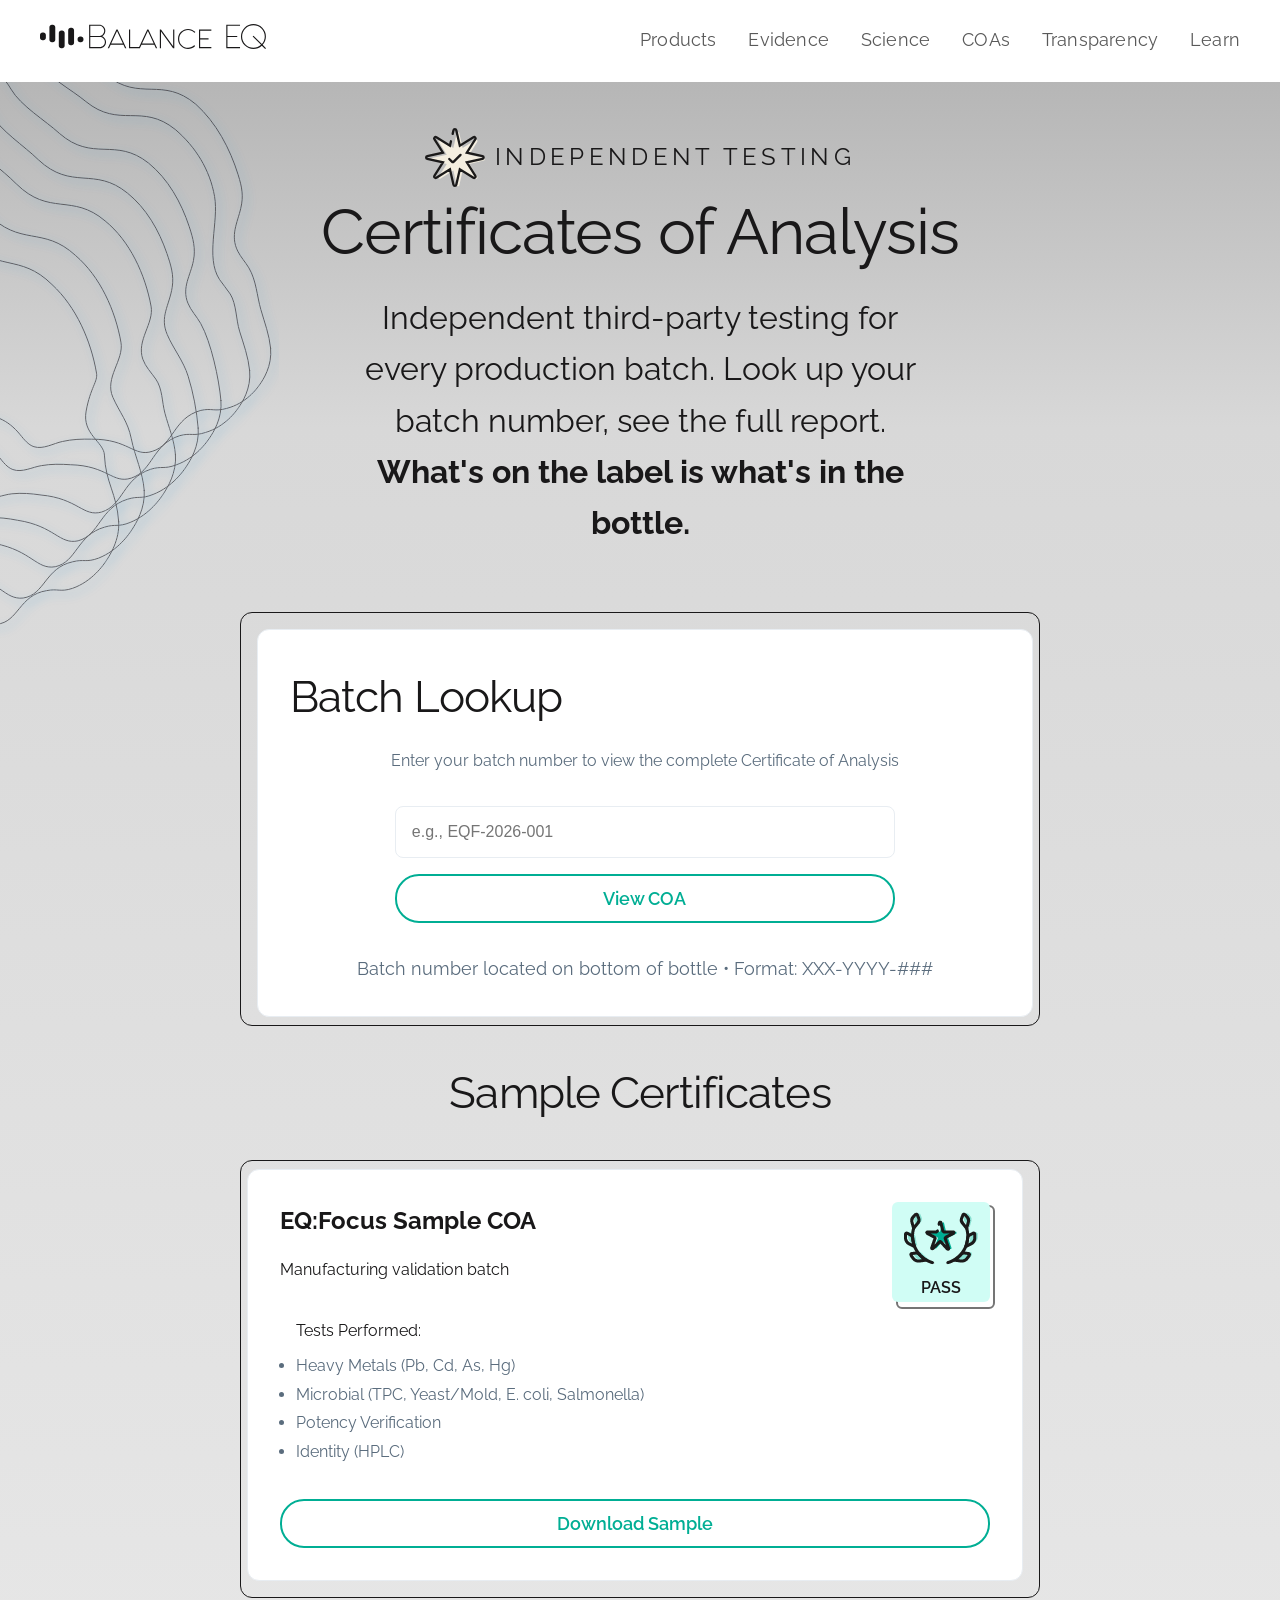
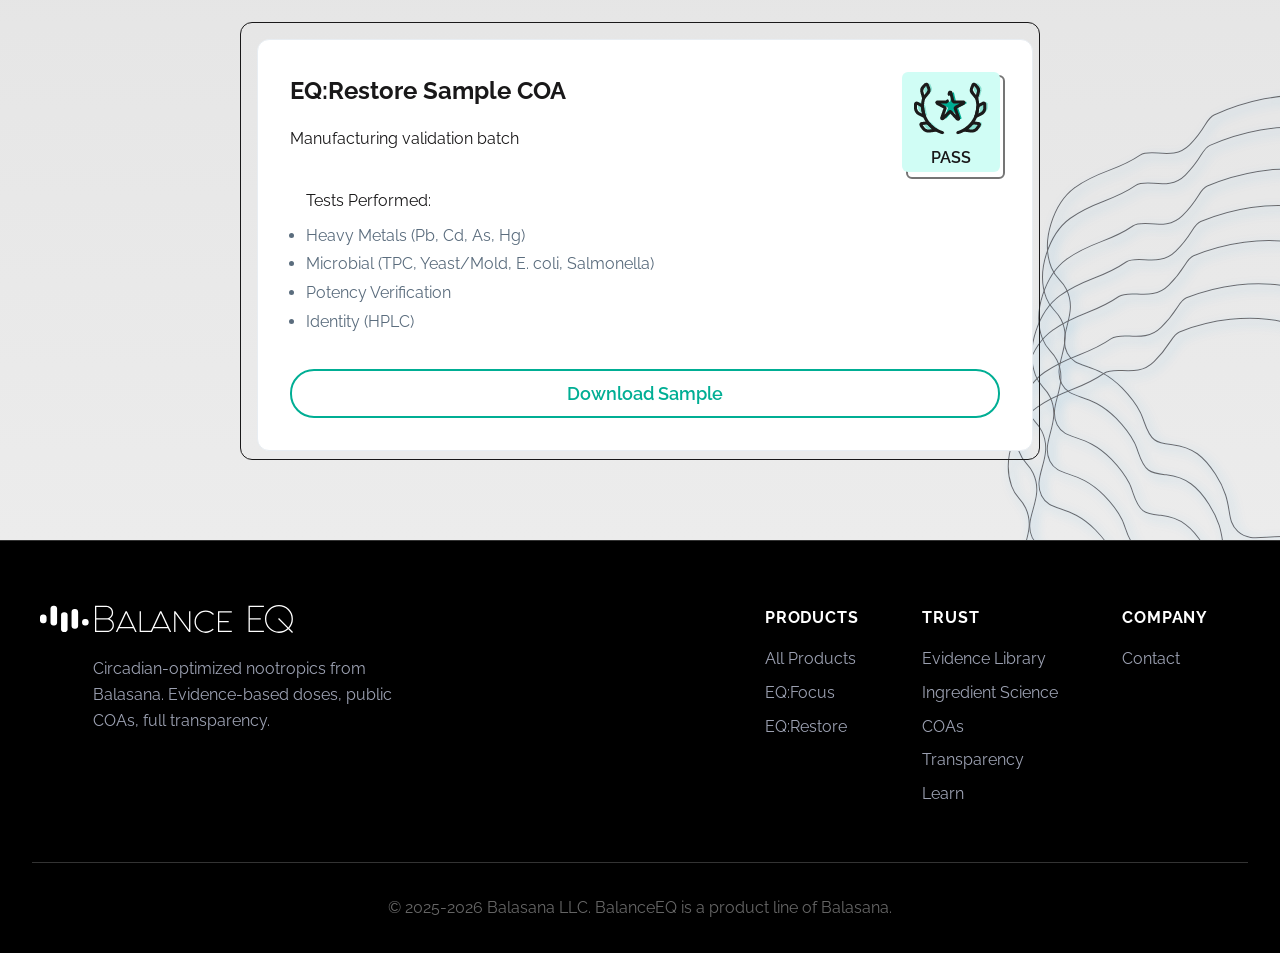
==== commit 7448feaf: "another pathing error on pass img" ====
--- a/coa/index.html
+++ b/coa/index.html
@@ -216,7 +216,7 @@
                     </div>
                     <div class="pass">
                       <img
-                        src="/Balanca-EQ-Site/assets/award-jade-offset.png"
+                        src="../assets/award-jade-offset.png"
                         alt="pass award"
                       />
                       <span>PASS</span>
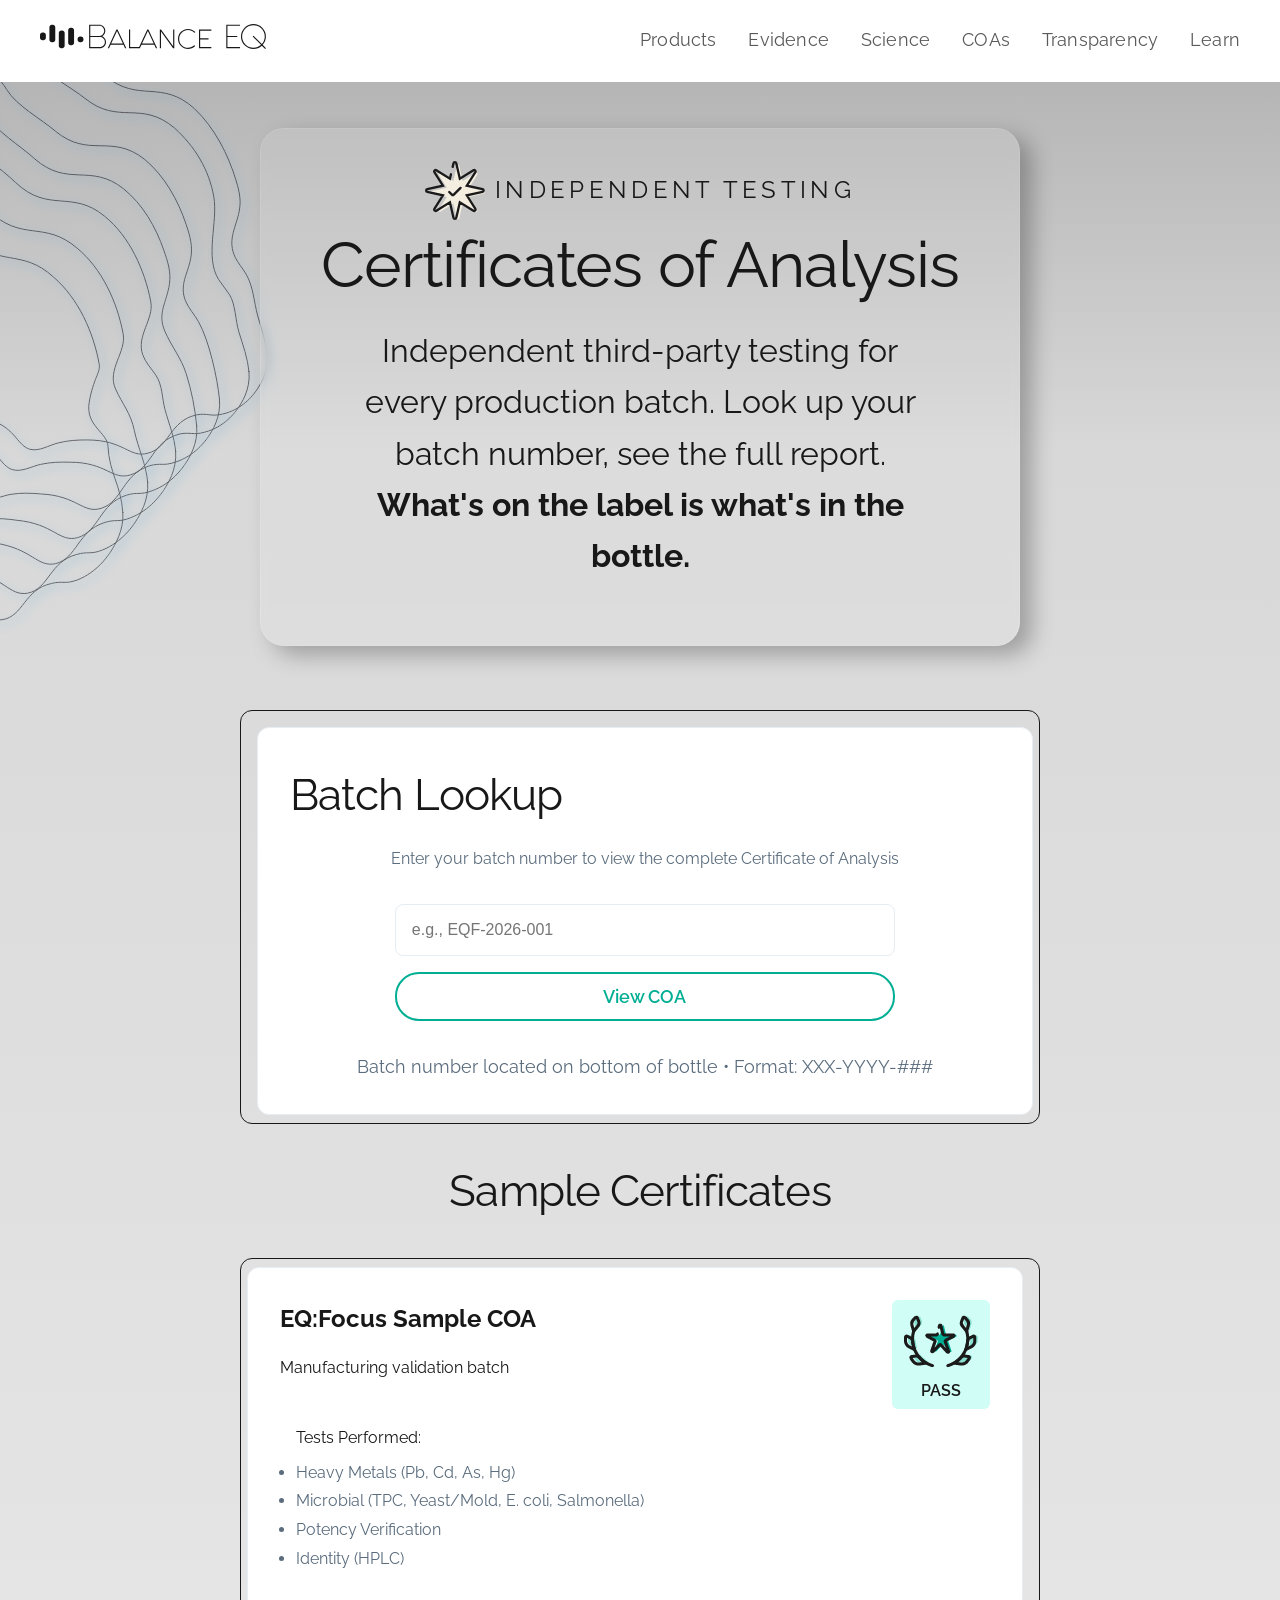
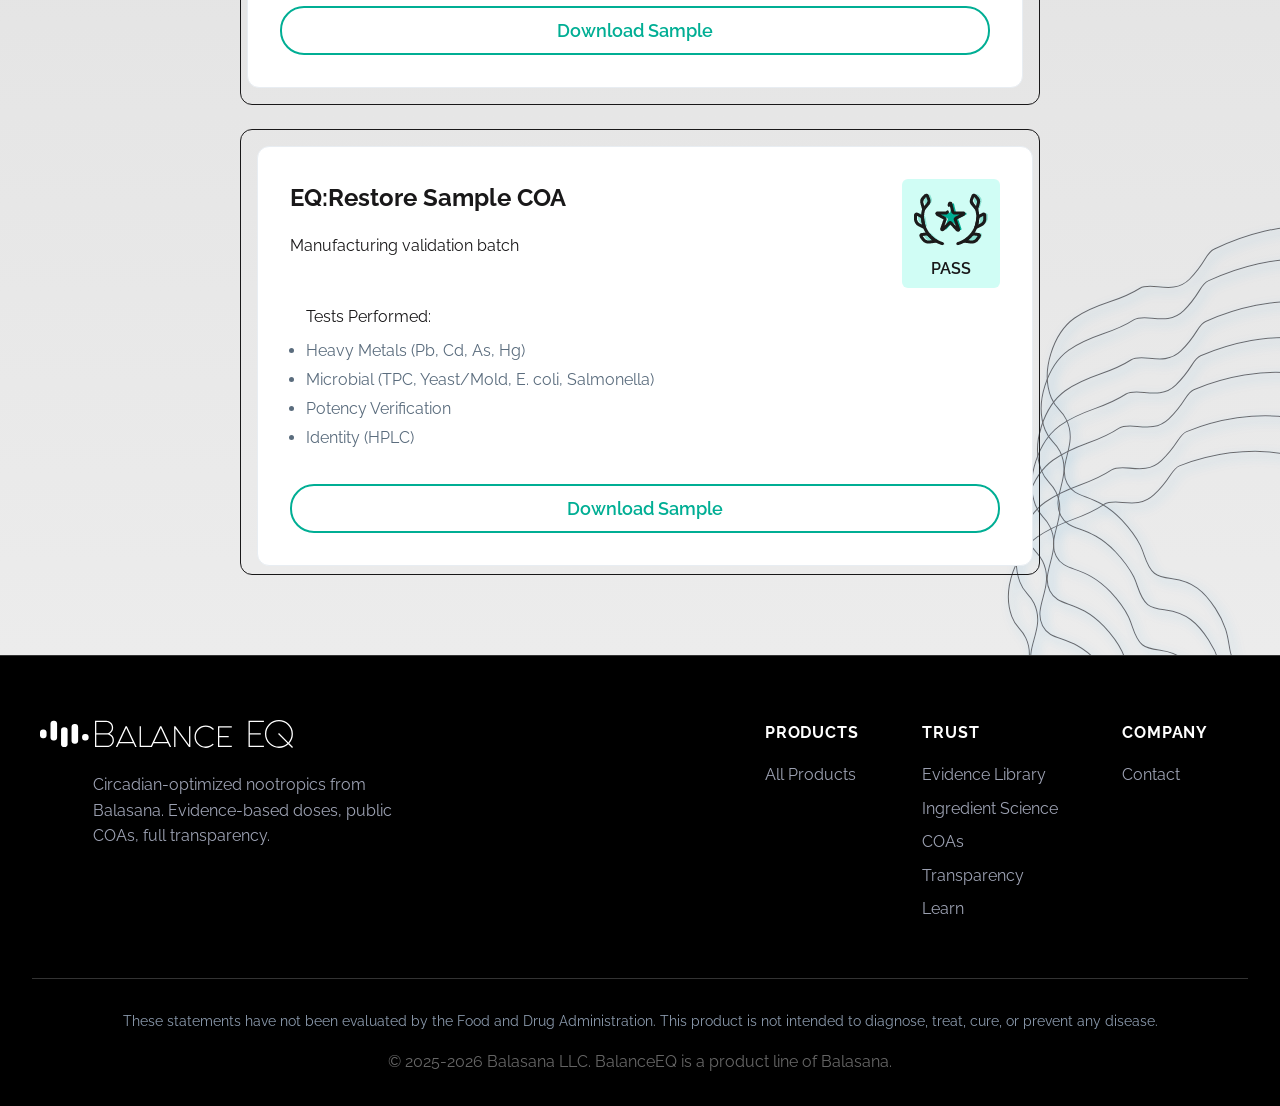
==== commit 4987d961: "nav fixed, lost of small updates" ====
--- a/coa/index.html
+++ b/coa/index.html
@@ -33,13 +33,13 @@
         </div>
         <ul class="nav-links" id="navLinks">
           <li>
-            <a href="../" onclick="closeMobileMenu()">Products</a>
-          </li>
-          <li>
-            <a href="../#evidence" onclick="closeMobileMenu()">Evidence</a>
-          </li>
-          <li>
-            <a href="../#science" onclick="closeMobileMenu()">Science</a>
+            <a href="../#products" onclick="closeMobileMenu()">Products</a>
+          </li>
+          <li>
+            <a href="../evidence/" onclick="closeMobileMenu()">Evidence</a>
+          </li>
+          <li>
+            <a href="../science/" onclick="closeMobileMenu()">Science</a>
           </li>
           <li>
             <a href="./" class="active-link" onclick="closeMobileMenu()"
@@ -47,12 +47,12 @@
             >
           </li>
           <li>
-            <a href="../#transparency" onclick="closeMobileMenu()"
+            <a href="../transparency/" onclick="closeMobileMenu()"
               >Transparency</a
             >
           </li>
           <li>
-            <a href="../#learn" onclick="closeMobileMenu()">Learn</a>
+            <a href="../learn/" onclick="closeMobileMenu()">Learn</a>
           </li>
         </ul>
       </div>
@@ -63,6 +63,15 @@
       <div class="inner-pages" style="padding-top: 8rem">
         <div class="section-inner">
           <div style="text-align: center; margin-bottom: 4rem">
+            <div
+              class="glass"
+              style="
+                max-width: 760px;
+                margin: 0 auto;
+                padding: 2rem 2.25rem;
+                border-radius: 24px;
+              "
+            >
             <p class="hero-products__eyebrow">
               <img
                 src="../assets/cream-offset-checkmark.svg"
@@ -82,6 +91,7 @@
               Look up your batch number, see the full report.
               <strong>What's on the label is what's in the bottle.</strong>
             </p>
+            </div>
           </div>
 
           <!-- parent column container -->
@@ -287,20 +297,18 @@
           <div class="footer-section">
             <h4>Products</h4>
             <ul>
-              <li><a href="../">All Products</a></li>
-              <li><a href="../#home">EQ:Focus</a></li>
-              <li><a href="../#home">EQ:Restore</a></li>
+              <li><a href="../#products">All Products</a></li>
             </ul>
           </div>
 
           <div class="footer-section">
             <h4>Trust</h4>
             <ul>
-              <li><a href="../#evidence">Evidence Library</a></li>
-              <li><a href="../#science">Ingredient Science</a></li>
+              <li><a href="../evidence/">Evidence Library</a></li>
+              <li><a href="../science/">Ingredient Science</a></li>
               <li><a href="./">COAs</a></li>
-              <li><a href="../#transparency">Transparency</a></li>
-              <li><a href="../#learn">Learn</a></li>
+              <li><a href="../transparency/">Transparency</a></li>
+              <li><a href="../learn/">Learn</a></li>
             </ul>
           </div>
 
@@ -314,6 +322,11 @@
       </div>
 
       <div class="footer-bottom">
+        <p style="font-size: 0.85rem; color: #8b9aad; margin-bottom: 1rem">
+          These statements have not been evaluated by the Food and Drug
+          Administration. This product is not intended to diagnose, treat,
+          cure, or prevent any disease.
+        </p>
         <p>
           © 2025-2026 Balasana LLC. BalanceEQ is a product line of
           Balasana.
--- a/styles.css
+++ b/styles.css
@@ -219,7 +219,7 @@
   display: none;
   min-height: 100vh;
   position: relative; /* anchor for the pseudo-elements */
-  overflow: hidden; /* clip the off-canvas glyphs */
+  overflow: clip; /* clip the off-canvas glyphs without becoming a scroll container (keeps #anchor jumps working) */
   isolation: isolate; /* keep stacking context contained */
   background: linear-gradient(
     180deg,
@@ -753,8 +753,6 @@
   display: flex;
   flex-direction: row;
   justify-content: space-between;
-  height: 100px;
-  z-index: 1;
 
   & .pass {
     display: flex;
@@ -1180,6 +1178,10 @@
   line-height: 1.5;
 }
 
+.science-citations {
+  padding-left: 2rem;
+}
+
 @media (max-width: 560px) {
   .science-meta {
     grid-template-columns: 1fr;
@@ -1639,6 +1641,10 @@
 @media (max-width: 1135px) {
   .hero-copy-wrapper {
     flex-basis: 80%;
+  }
+
+  .glass {
+    background: rgba(255, 255, 255, 0.5);
   }
 
   .form-wrapper {
@@ -1775,10 +1781,6 @@
 }
 
 @media (max-width: 560px) {
-  .coas-container .coa-outer-wrapper .coa-inner-wrapper {
-    padding: 1rem;
-  }
-
   .hero-products {
     padding: 10rem 1rem 5rem;
   }
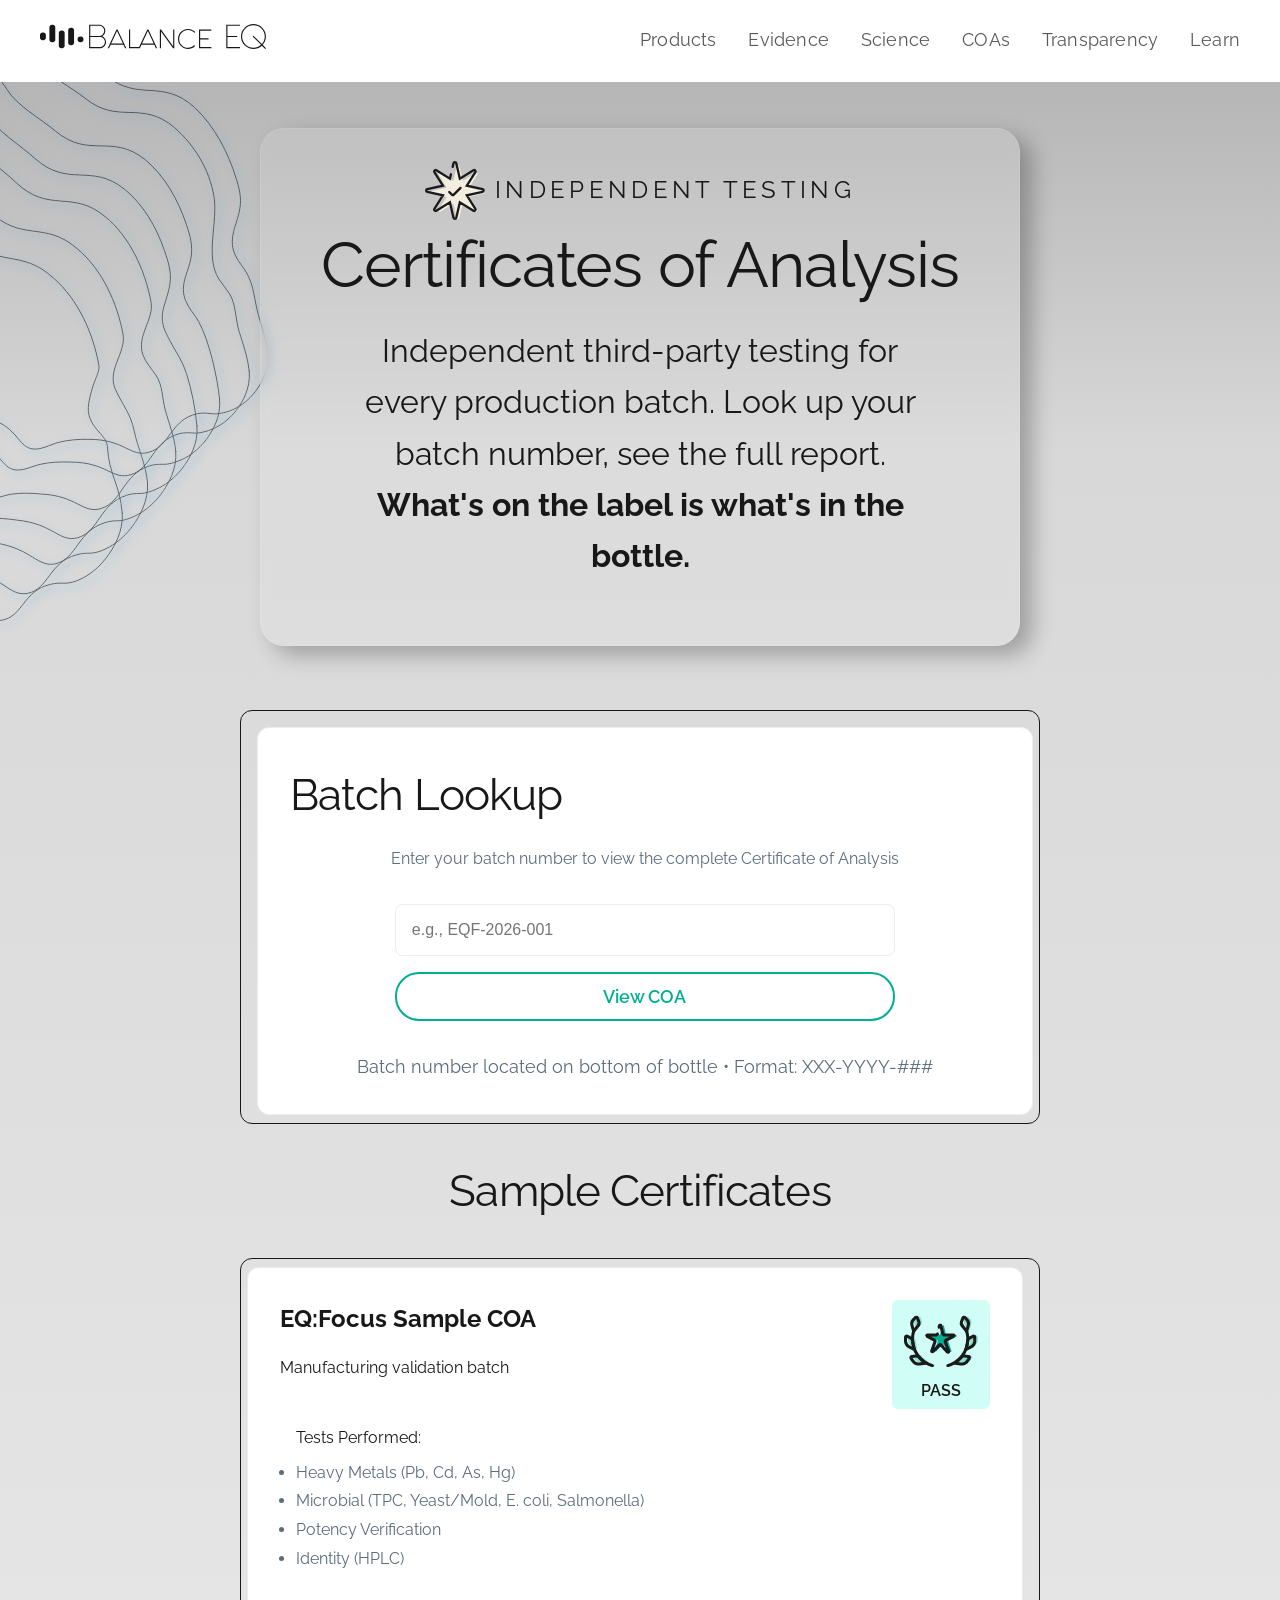
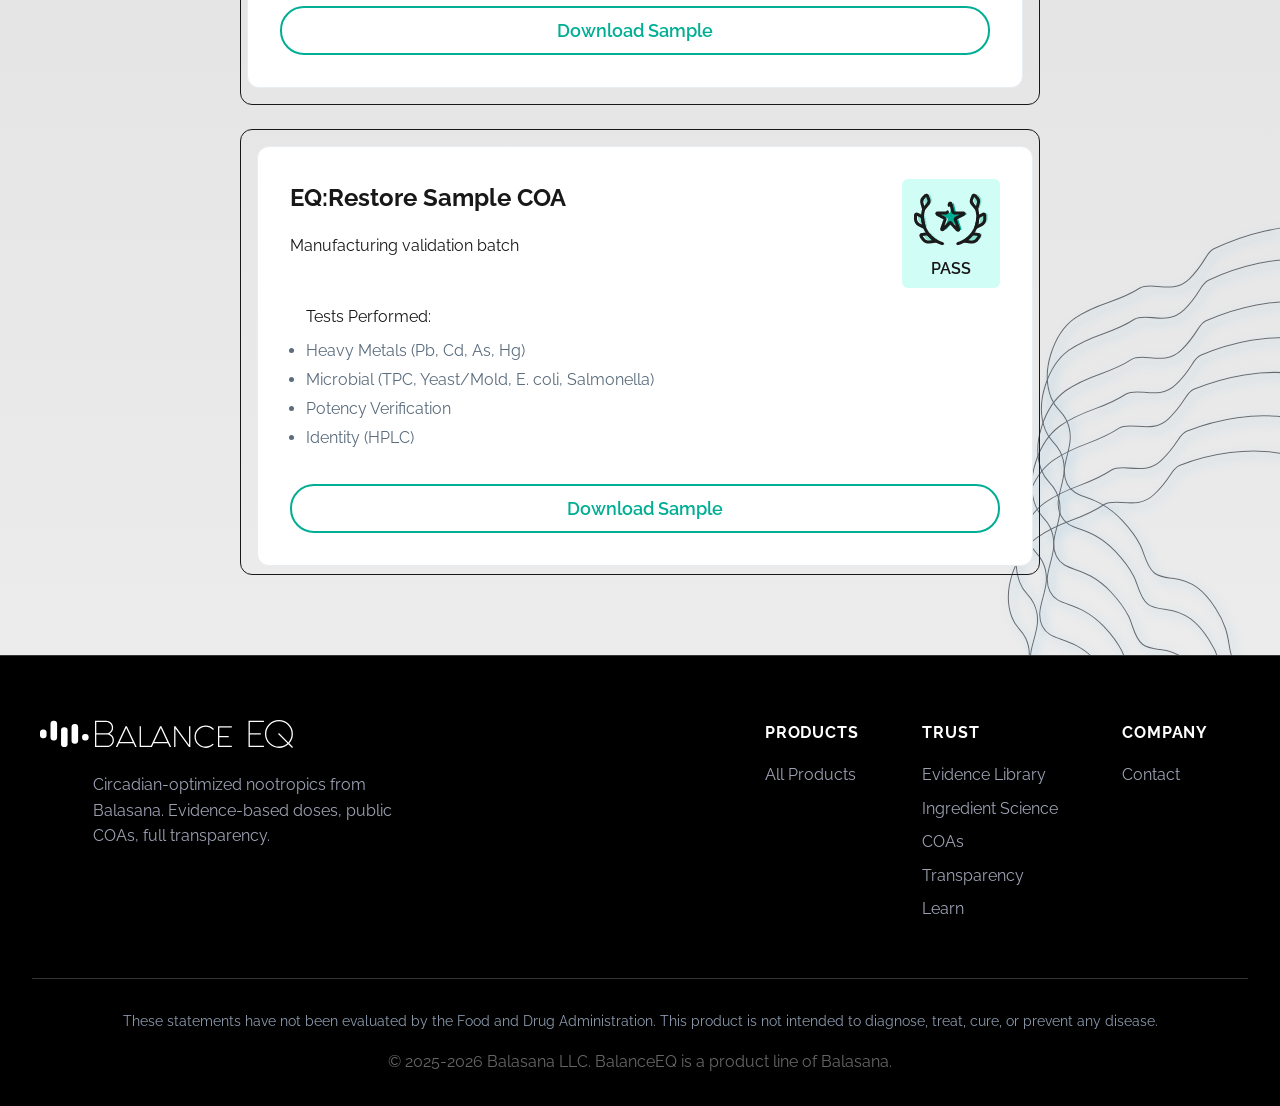
==== commit 69e761fb: "product page added" ====
--- a/coa/index.html
+++ b/coa/index.html
@@ -33,7 +33,7 @@
         </div>
         <ul class="nav-links" id="navLinks">
           <li>
-            <a href="../#products" onclick="closeMobileMenu()">Products</a>
+            <a href="../products/" onclick="closeMobileMenu()">Products</a>
           </li>
           <li>
             <a href="../evidence/" onclick="closeMobileMenu()">Evidence</a>
@@ -297,7 +297,7 @@
           <div class="footer-section">
             <h4>Products</h4>
             <ul>
-              <li><a href="../#products">All Products</a></li>
+              <li><a href="../products/">All Products</a></li>
             </ul>
           </div>
 
--- a/styles.css
+++ b/styles.css
@@ -209,7 +209,11 @@
     border-radius: 50px;
 
     & form {
-      padding-top: 3rem !important;
+      padding-top: 2rem !important;
+
+      & .klaviyo-textinput:first-of-type {
+        margin-top: 2rem;
+      }
     }
   }
 }
@@ -1475,7 +1479,7 @@
 }
 
 .launch-card__bottle img {
-  width: 100%;
+  width: 275px;
   height: auto;
   display: block;
 }
@@ -1609,7 +1613,8 @@
   font-weight: 600;
   font-family: inherit;
   cursor: pointer;
-  margin-top: auto;
+  text-decoration: none;
+  display: inline-block;
   transition:
     background 150ms ease,
     transform 150ms ease;
@@ -1630,6 +1635,46 @@
 }
 .launch-card--restore .launch-card__ingredient {
   border-color: var(--pacific);
+}
+
+/* Products page: vertical stack wrapper for the two product cards.
+   (Same layout as the COA page's .coas-container, but named for this page —
+   COAs are the lab-result cards, a different page.) */
+.product-cards-wrapper {
+  display: grid;
+  gap: 1.5rem;
+}
+
+/* ----- Horizontal product cards (Products page) -----
+   Card body is a normal column (header on top, details below). The HEADER is
+   the horizontal part: bottle in-flow beside the launch/serving/tags facts. */
+.launch-card--horizontal .launch-card__header {
+  display: flex;
+  flex-direction: row;
+  gap: 2rem;
+  align-items: center;
+  margin-bottom: 1.25rem;
+}
+.launch-card--horizontal .launch-card__bottle {
+  position: static; /* override the home grid's floating absolute bottle */
+  top: auto;
+  left: auto;
+  flex: 0 0 150px;
+  align-self: center;
+}
+.launch-card--horizontal .launch-card__facts {
+  flex: 1;
+}
+
+/* Benefits sit in a row on desktop; collapse to a column at tablet (≤900px, below). */
+.launch-card--horizontal .launch-card__benefits {
+  flex-direction: row;
+  flex-wrap: wrap;
+  gap: 0.5rem 1.5rem;
+}
+
+.restore-card {
+  margin-top: 4rem;
 }
 
 /* =============================================================================
@@ -1778,6 +1823,34 @@
   .science-container {
     padding: 0 1rem 2rem;
   }
+
+  .launch-card--horizontal .launch-card__header {
+    display: block;
+    position: relative;
+  }
+  .launch-card--horizontal .launch-card__benefits {
+    flex-direction: column;
+  }
+  .launch-card--horizontal .launch-card__bottle {
+    position: absolute;
+    top: -16rem;
+    left: 60%;
+    transform: translateX(-50%);
+    flex: none;
+  }
+
+  .launch-card__bottle img {
+    width: 330px;
+  }
+
+  .focus-card,
+  .restore-card {
+    margin-top: 12rem;
+  }
+  /* Extra separation for the lower (Restore) card so the stacked pair doesn't crowd. */
+  .restore-card {
+    margin-top: 18rem;
+  }
 }
 
 @media (max-width: 560px) {
@@ -1789,6 +1862,26 @@
     padding: 1.5rem;
   }
 
+  .product-cards-wrapper .offset-outer-wrapper {
+    max-width: 90%;
+  }
+
+  .offset-outer-wrapper {
+    .offset-inner-wrapper {
+      padding: 6rem 2rem 2rem;
+    }
+  }
+
+  .launch-card__bottle img {
+    width: 235px;
+  }
+
+  .launch-card--horizontal .launch-card__bottle {
+    position: absolute;
+    top: -18rem;
+    left: 38%;
+  }
+
   .footer-links {
     justify-content: flex-start;
 
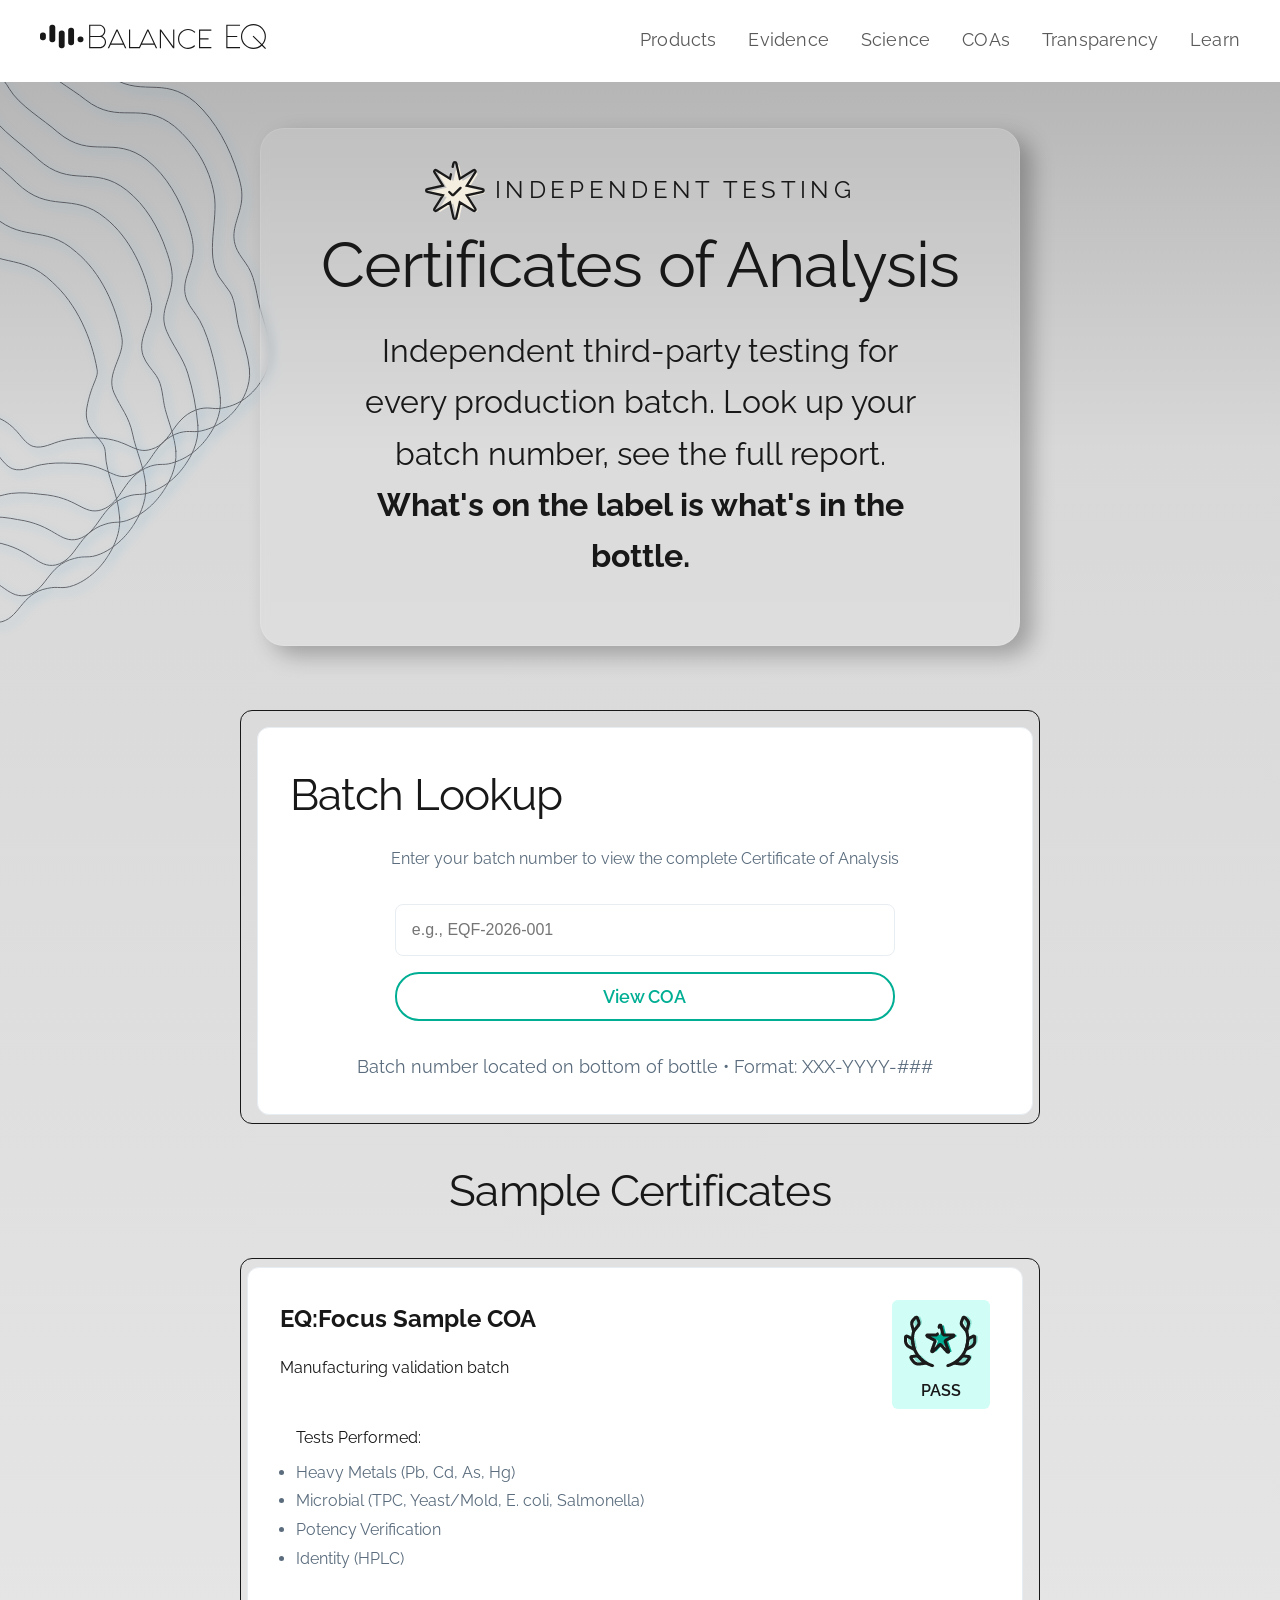
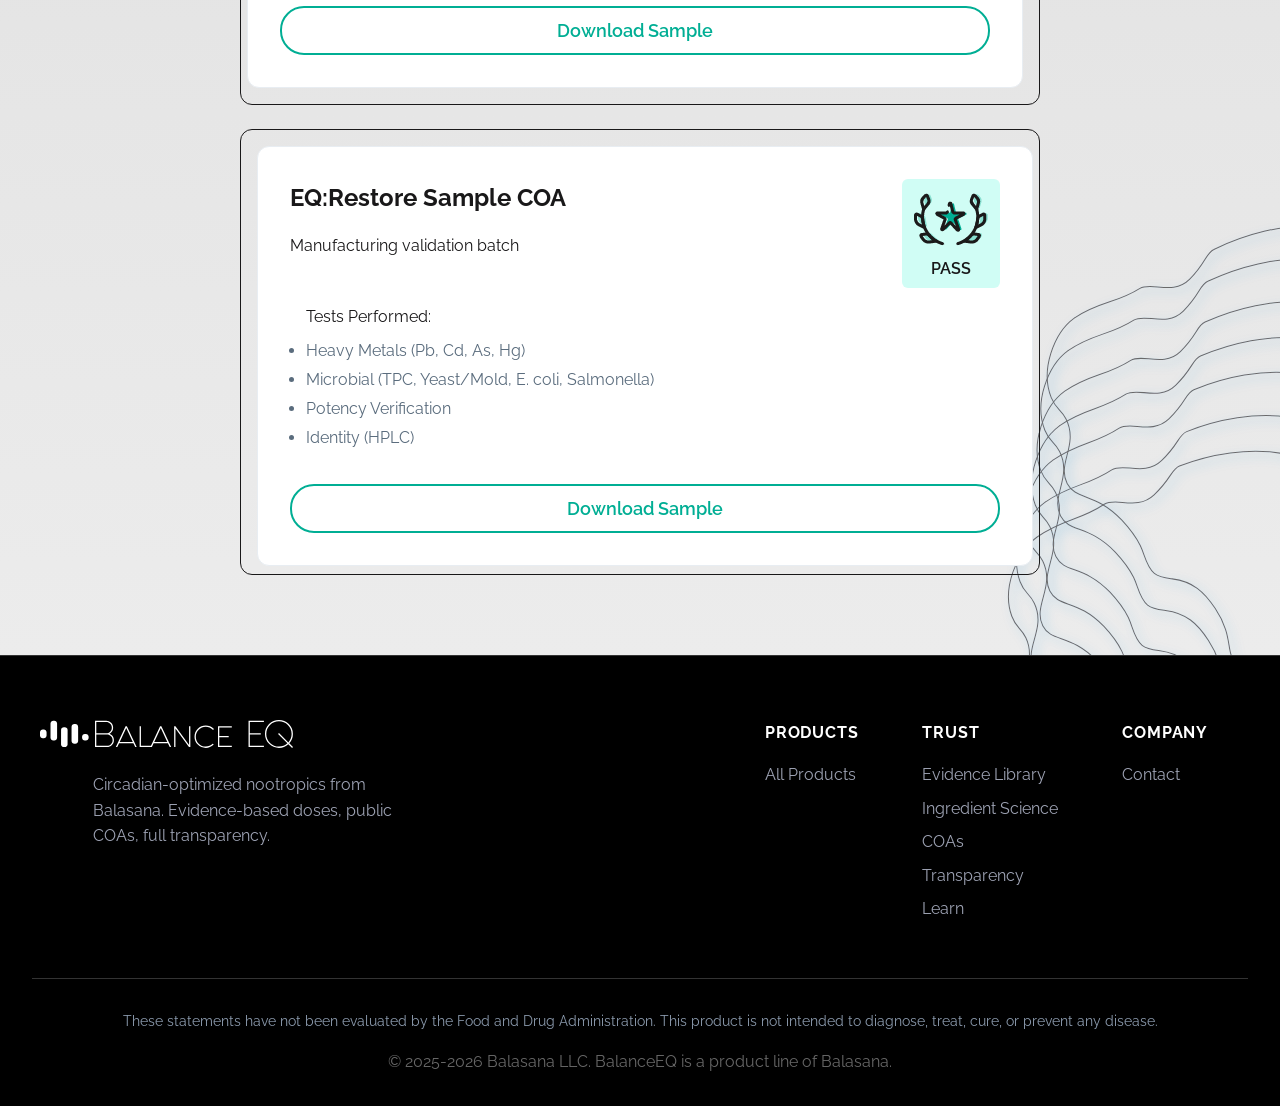
==== commit 718868c0: "updated broken article links light pass" ====
--- a/coa/index.html
+++ b/coa/index.html
@@ -137,7 +137,7 @@
                       style="width: 100%"
                       onclick="
                         alert(
-                          'COA lookup launches with first batch (July 2026)',
+                          'COA lookup launches with our first batch — coming soon',
                         )
                       "
                     >
